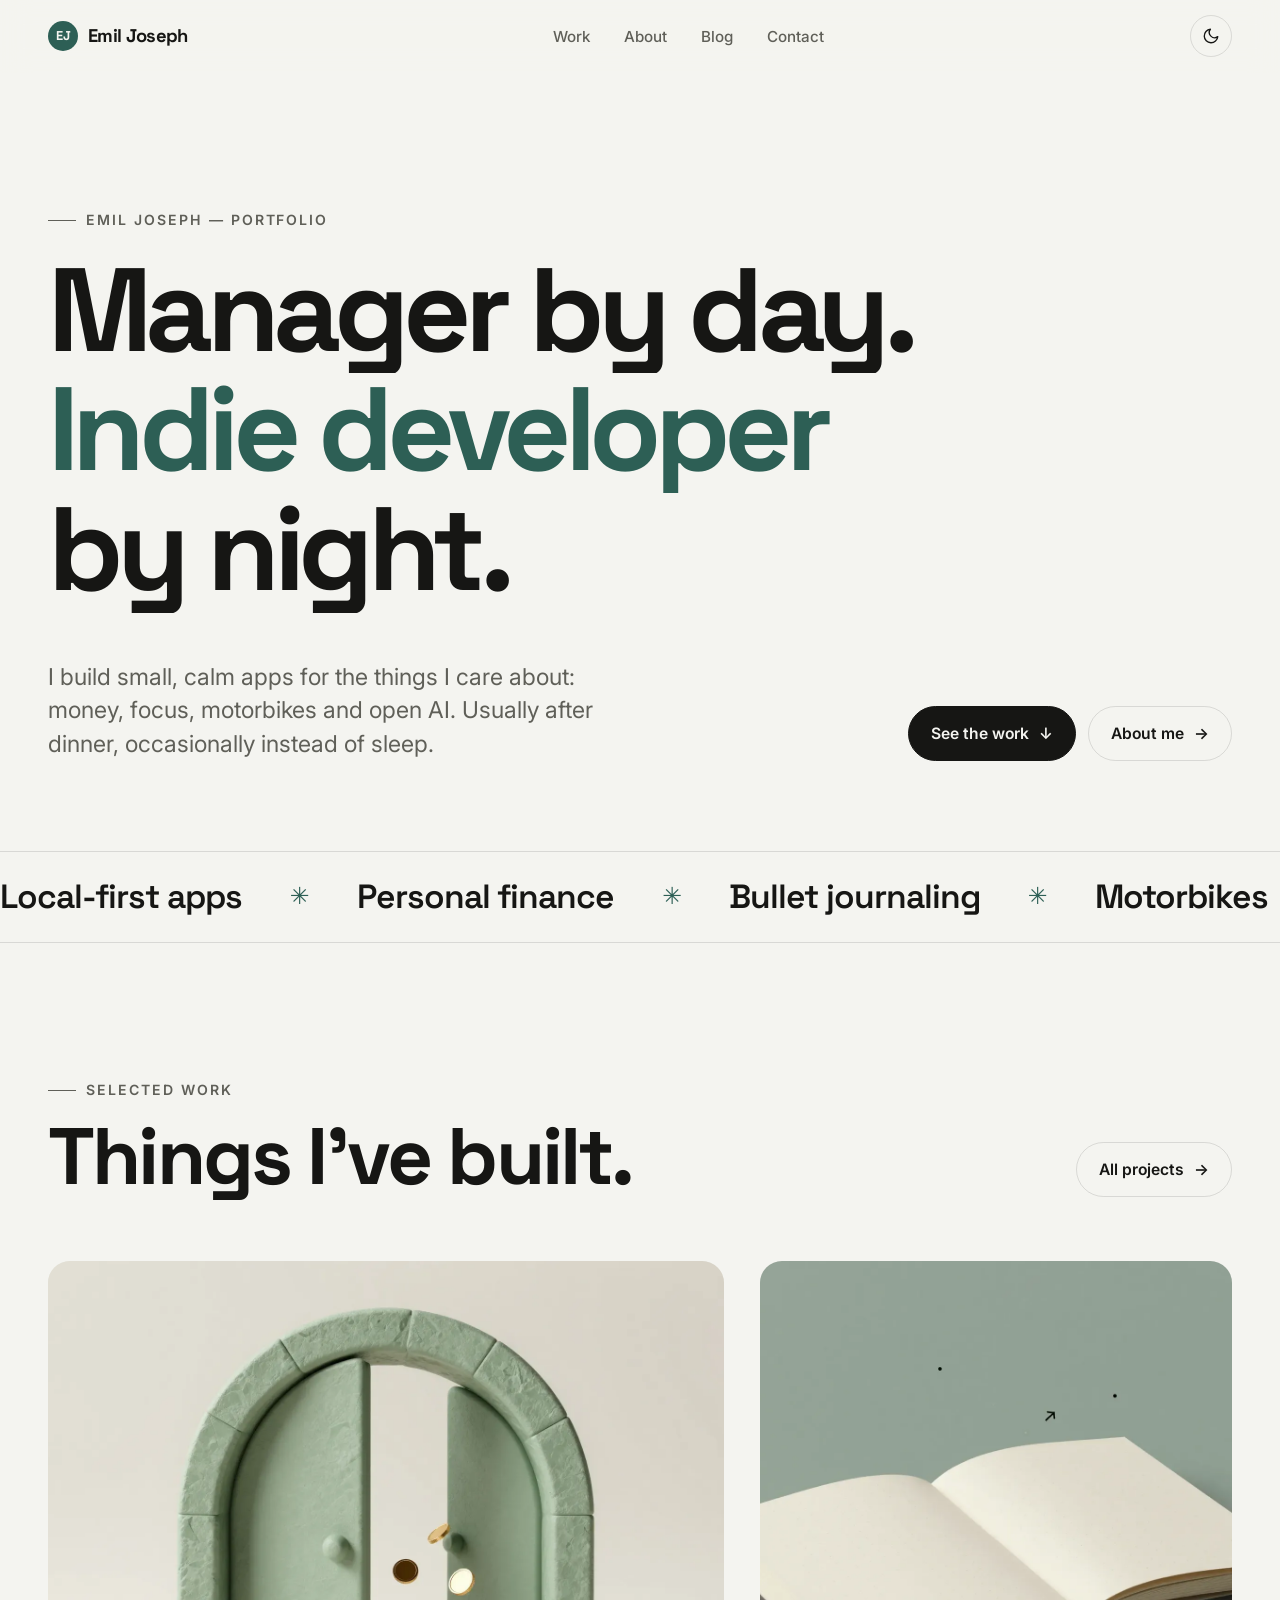
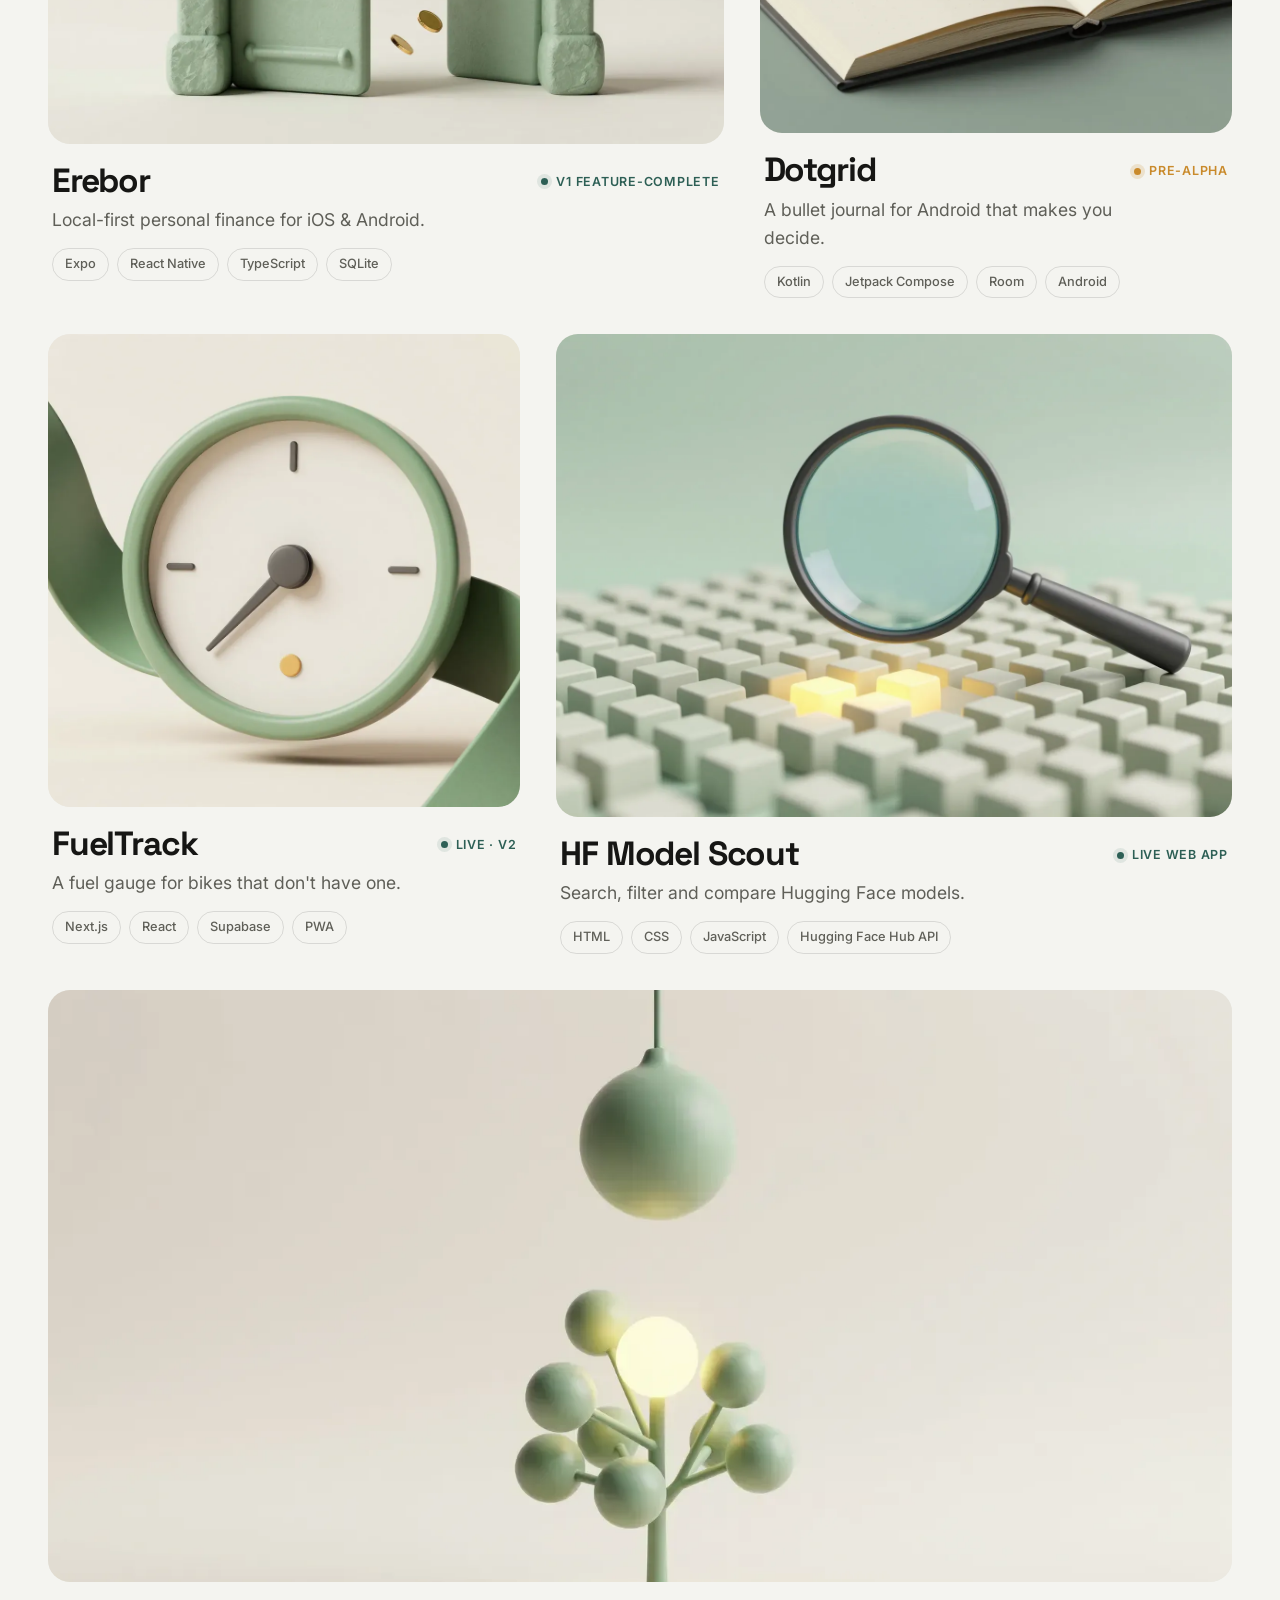
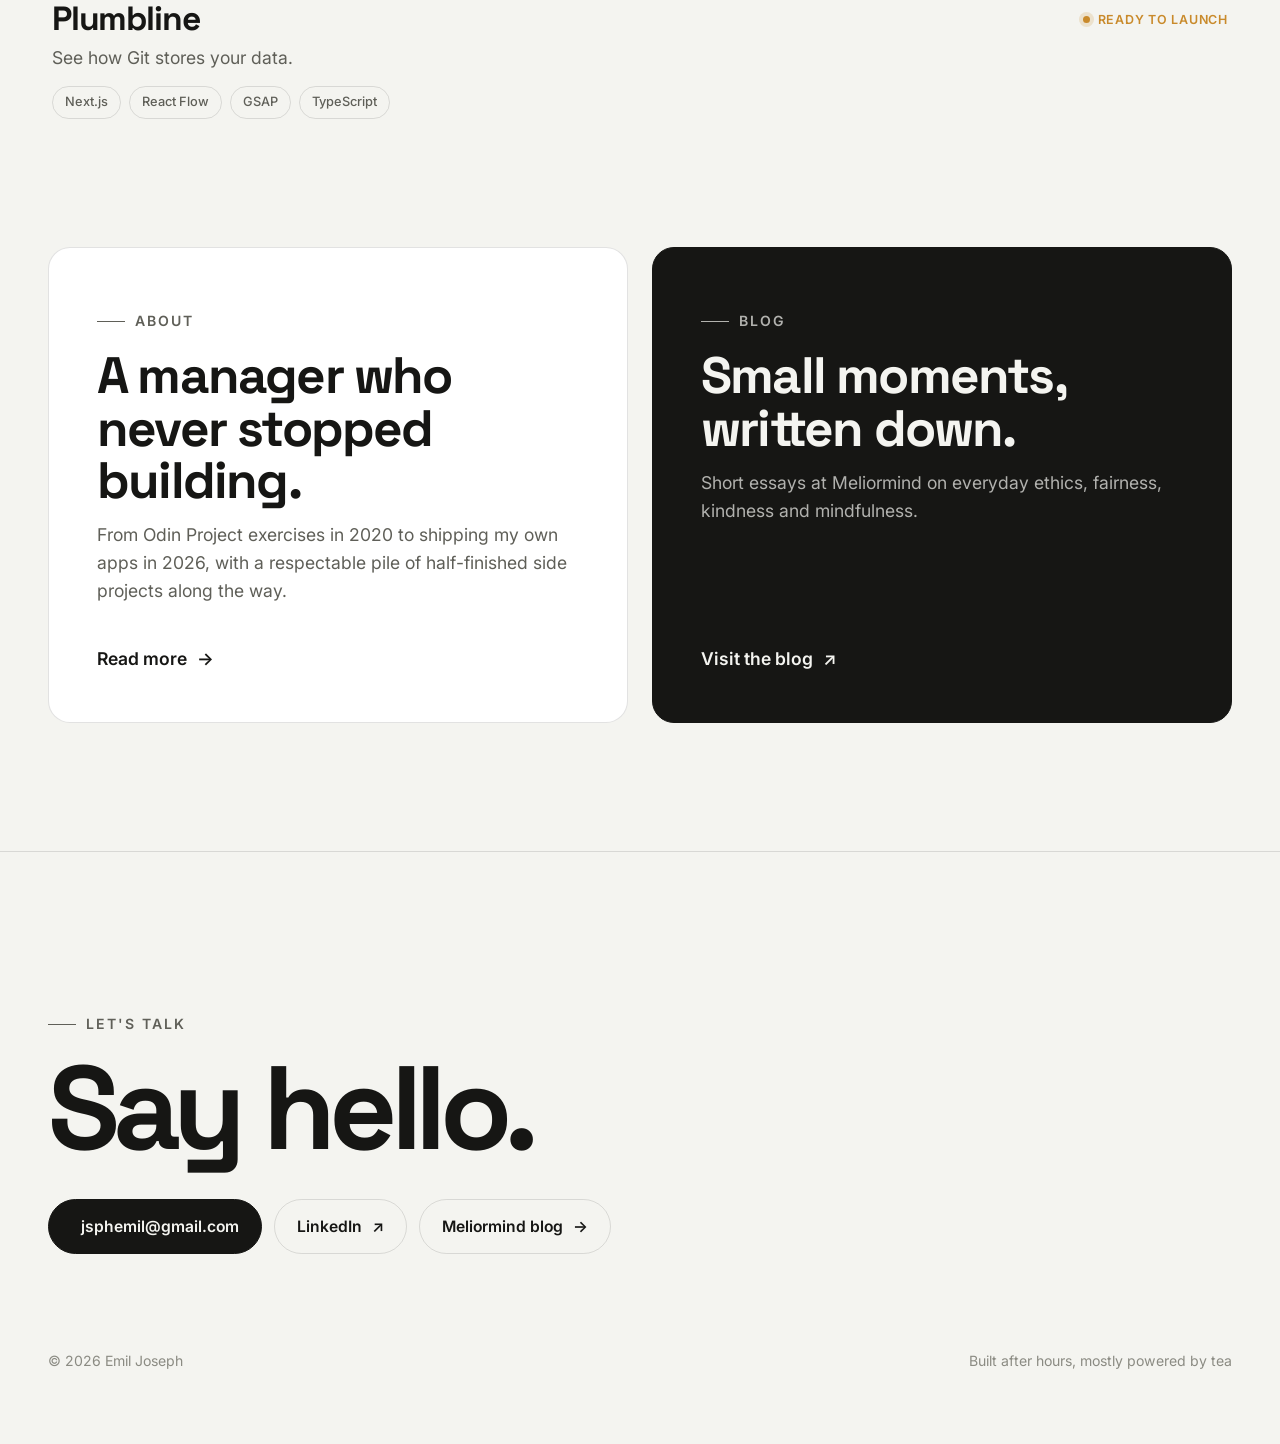
==== index.html @ dff57318 "Add Plumbline to the portfolio New project page for Plumbline, which maps a GitHub repo's commits, t" ====
<!doctype html>
<html lang="en">
<head>
<meta charset="utf-8">
<meta name="viewport" content="width=device-width, initial-scale=1">
<title>Emil Joseph — Manager &amp; indie developer</title>
<meta name="description" content="Portfolio of Emil Joseph: a manager by day and indie developer by night, building calm, local-first apps.">
<link rel="canonical" href="https://jsphemil.github.io/">
<meta name="theme-color" content="#f4f4f0" media="(prefers-color-scheme: light)">
<meta name="theme-color" content="#0f1210" media="(prefers-color-scheme: dark)">
<meta property="og:type" content="website">
<meta property="og:site_name" content="Emil Joseph">
<meta property="og:title" content="Emil Joseph — Manager &amp; indie developer">
<meta property="og:description" content="Portfolio of Emil Joseph: a manager by day and indie developer by night, building calm, local-first apps.">
<meta property="og:url" content="https://jsphemil.github.io/">
<meta property="og:image" content="https://jsphemil.github.io/assets/img/og/site.jpg">
<meta property="og:image:alt" content="Emil Joseph — portfolio">
<meta name="twitter:card" content="summary_large_image">
<link rel="icon" href="assets/img/favicon.svg" type="image/svg+xml">
<link rel="preconnect" href="https://fonts.googleapis.com">
<link rel="preconnect" href="https://fonts.gstatic.com" crossorigin>
<link rel="stylesheet" href="https://fonts.googleapis.com/css2?family=Inter:wght@400;500;600&family=Space+Grotesk:wght@500;600;700&display=swap">
<link rel="stylesheet" href="assets/css/site.css">
<script>document.documentElement.classList.add('js');try{var t=localStorage.getItem('theme');if(t)document.documentElement.dataset.theme=t}catch(e){}</script>
</head>
<body>
<a class="skip" href="#main">Skip to content</a>
<header class="site-header">
  <nav class="nav wrap" aria-label="Main">
    <a class="brand" href="index.html"><span class="brand-mark">EJ</span>Emil Joseph</a>
    <ul class="nav-links" id="nav-links">
      <li><a href="projects/index.html">Work</a></li>
      <li><a href="about.html">About</a></li>
      <li><a href="blog.html">Blog</a></li>
      <li><a href="#contact">Contact</a></li>
    </ul>
    <div class="nav-actions">
      <button class="icon-btn theme-toggle" type="button" aria-label="Toggle colour theme"><svg class="moon" viewBox="0 0 24 24" aria-hidden="true"><path d="M21 12.8A9 9 0 1 1 11.2 3a7 7 0 0 0 9.8 9.8Z"/></svg><svg class="sun" viewBox="0 0 24 24" aria-hidden="true"><circle cx="12" cy="12" r="4"/><path d="M12 2v2M12 20v2M4.9 4.9l1.4 1.4M17.7 17.7l1.4 1.4M2 12h2M20 12h2M4.9 19.1l1.4-1.4M17.7 6.3l1.4-1.4"/></svg></button>
      <button class="icon-btn menu-toggle" type="button" aria-label="Menu" aria-expanded="false" aria-controls="nav-links"><svg viewBox="0 0 24 24" aria-hidden="true"><path d="M4 8h16M4 16h16"/></svg></button>
    </div>
  </nav>
</header>
<main id="main">
<section class="hero wrap">
  <p class="eyebrow" data-reveal>Emil Joseph — portfolio</p>
  <h1 data-reveal="fade"><span class="line"><span>Manager by day.</span></span><span class="line"><span style="--d:.12s" class="accent">Indie developer</span></span><span class="line"><span style="--d:.24s">by night.</span></span></h1>
  <div class="hero-sub">
    <p data-reveal style="--d:.3s">I build small, calm apps for the things I care about: money, focus, motorbikes and open AI. Usually after dinner, occasionally instead of sleep.</p>
    <div class="hero-cta" data-reveal style="--d:.4s">
      <a class="btn" href="#work">See the work <span class="arr">↓</span></a>
      <a class="btn ghost" href="about.html">About me <span class="arr">→</span></a>
    </div>
  </div>
</section>
<div class="marquee" aria-hidden="true"><div class="marquee-track"><span>Local-first apps</span><span>Personal finance</span><span>Bullet journaling</span><span>Motorbikes</span><span>Open-source AI</span><span>Too many side projects</span><span>Local-first apps</span><span>Personal finance</span><span>Bullet journaling</span><span>Motorbikes</span><span>Open-source AI</span><span>Too many side projects</span></div></div>
<section class="section wrap" id="work">
  <div class="section-head">
    <div><p class="eyebrow" data-reveal>Selected work</p><h2 data-reveal>Things I've built.</h2></div>
    <a class="btn ghost" href="projects/index.html" data-reveal>All projects <span class="arr">→</span></a>
  </div>
  <div class="work-grid">
    <a class="tile" href="projects/erebor.html" data-reveal style="--d:0.00s">
  <div class="tile-media" data-reveal="scale"><img src="assets/img/erebor/hero.webp" alt="A sage-green stone vault archway with its doors open and gold coins tumbling through" width="1536" height="1024" decoding="async"><span class="view" aria-hidden="true">→</span></div>
  <div class="tile-meta"><div><h3>Erebor</h3><p>Local-first personal finance for iOS & Android.</p></div><span class="status">v1 feature-complete</span></div>
  <ul class="chips"><li class="chip">Expo</li><li class="chip">React Native</li><li class="chip">TypeScript</li><li class="chip">SQLite</li></ul>
</a><a class="tile" href="projects/dotgrid.html" data-reveal style="--d:0.12s">
  <div class="tile-media" data-reveal="scale"><img src="assets/img/dotgrid/hero.webp" alt="An open cream notebook on a sage background with a dot and an arrow floating above the page" width="1536" height="1024" decoding="async"><span class="view" aria-hidden="true">→</span></div>
  <div class="tile-meta"><div><h3>Dotgrid</h3><p>A bullet journal for Android that makes you decide.</p></div><span class="status wip">Pre-alpha</span></div>
  <ul class="chips"><li class="chip">Kotlin</li><li class="chip">Jetpack Compose</li><li class="chip">Room</li><li class="chip">Android</li></ul>
</a><a class="tile" href="projects/fueltrack.html" data-reveal style="--d:0.00s">
  <div class="tile-media" data-reveal="scale"><img src="assets/img/fueltrack/hero.webp" alt="A minimal round gauge with a single needle and an amber dot, wrapped by a sage-green road ribbon" width="1536" height="1024" loading="lazy" decoding="async"><span class="view" aria-hidden="true">→</span></div>
  <div class="tile-meta"><div><h3>FuelTrack</h3><p>A fuel gauge for bikes that don't have one.</p></div><span class="status">Live · v2</span></div>
  <ul class="chips"><li class="chip">Next.js</li><li class="chip">React</li><li class="chip">Supabase</li><li class="chip">PWA</li></ul>
</a><a class="tile" href="projects/hf-model-scout.html" data-reveal style="--d:0.12s">
  <div class="tile-media" data-reveal="scale"><img src="assets/img/hf-model-scout/hero.webp" alt="A magnifying glass hovering over a grid of matte cubes, three of them glowing yellow" width="1536" height="1024" loading="lazy" decoding="async"><span class="view" aria-hidden="true">→</span></div>
  <div class="tile-meta"><div><h3>HF Model Scout</h3><p>Search, filter and compare Hugging Face models.</p></div><span class="status">Live web app</span></div>
  <ul class="chips"><li class="chip">HTML</li><li class="chip">CSS</li><li class="chip">JavaScript</li><li class="chip">Hugging Face Hub API</li></ul>
</a><a class="tile" href="projects/plumbline.html" data-reveal style="--d:0.00s">
  <div class="tile-media" data-reveal="scale"><img src="assets/img/plumbline/hero.webp" alt="A sage-green plumb bob hanging above a small tree of connected spheres, one of them glowing" width="1536" height="1024" loading="lazy" decoding="async"><span class="view" aria-hidden="true">→</span></div>
  <div class="tile-meta"><div><h3>Plumbline</h3><p>See how Git stores your data.</p></div><span class="status wip">Ready to launch</span></div>
  <ul class="chips"><li class="chip">Next.js</li><li class="chip">React Flow</li><li class="chip">GSAP</li><li class="chip">TypeScript</li></ul>
</a>
  </div>
</section>
<section class="section wrap" style="padding-top:0">
  <div class="split">
    <a class="card" href="about.html" data-reveal>
      <div><p class="eyebrow">About</p><h3 style="margin-top:18px">A manager who never stopped building.</h3><p>From Odin Project exercises in 2020 to shipping my own apps in 2026, with a respectable pile of half-finished side projects along the way.</p></div>
      <span class="more">Read more <span class="arr">→</span></span>
    </a>
    <a class="card inverse" href="blog.html" data-reveal style="--d:.12s">
      <div><p class="eyebrow">Blog</p><h3 style="margin-top:18px">Small moments, written down.</h3><p>Short essays at Meliormind on everyday ethics, fairness, kindness and mindfulness.</p></div>
      <span class="more">Visit the blog <span class="arr">↗</span></span>
    </a>
  </div>
</section>
</main>
<footer class="contact" id="contact">
  <div class="wrap">
    <p class="eyebrow" data-reveal>Let's talk</p>
    <h2 data-reveal><a href="mailto:jsphemil@gmail.com">Say hello.</a></h2>
    <div class="contact-links" data-reveal>
      <a class="btn" href="mailto:jsphemil@gmail.com"><svg viewBox="0 0 24 24" aria-hidden="true"><rect x="3" y="5" width="18" height="14" rx="2"/><path d="M3 7l9 6 9-6"/></svg> jsphemil@gmail.com</a>
      <a class="btn ghost" href="https://www.linkedin.com/in/jsphemil" target="_blank" rel="noopener">LinkedIn <span class="arr">↗</span></a>
      <a class="btn ghost" href="blog.html">Meliormind blog <span class="arr">→</span></a>
    </div>
    <div class="footer-bottom">
      <span>© <span data-year>2026</span> Emil Joseph</span>
      <span>Built after hours, mostly powered by tea</span>
    </div>
  </div>
</footer>
<script src="assets/js/site.js" defer></script>
</body>
</html>
---- assets/css/site.css ----
/* ==========================================================================
   Emil Joseph — portfolio
   Tokens · base · layout · components · motion
   ========================================================================== */

:root{
  color-scheme:light;
  --bg:#f4f4f0;
  --bg-2:#ebebe4;
  --surface:#ffffff;
  --text:#161614;
  --muted:#5f5f58;
  --faint:#8b8b83;
  --border:rgba(22,22,20,.12);
  --accent:#2d5f55;
  --accent-soft:rgba(45,95,85,.10);
  --on-accent:#f4f4f0;
  --amber:#c98a2b;
  --shadow:0 24px 60px -24px rgba(20,25,23,.25);

  --font-display:"Space Grotesk",ui-sans-serif,system-ui,sans-serif;
  --font-body:"Inter",ui-sans-serif,system-ui,-apple-system,"Segoe UI",sans-serif;

  --step--1:clamp(.82rem,.8rem + .1vw,.88rem);
  --step-0:clamp(1rem,.96rem + .2vw,1.1rem);
  --step-1:clamp(1.2rem,1.1rem + .5vw,1.45rem);
  --step-2:clamp(1.5rem,1.3rem + 1vw,2.1rem);
  --step-3:clamp(2rem,1.6rem + 2vw,3.2rem);
  --step-4:clamp(2.6rem,1.8rem + 4vw,5.2rem);
  --step-5:clamp(3.2rem,1.8rem + 7vw,7.5rem);

  --gutter:clamp(16px,4vw,48px);
  --max:1280px;
  --radius:22px;
  --ease:cubic-bezier(.2,.7,.2,1);
}
:root[data-theme="dark"]{
  color-scheme:dark;
  --bg:#0f1210;
  --bg-2:#161b18;
  --surface:#1a201c;
  --text:#f0f2ed;
  --muted:#a7ada5;
  --faint:#7c837b;
  --border:rgba(240,242,237,.12);
  --accent:#9bc8b8;
  --accent-soft:rgba(155,200,184,.12);
  --on-accent:#0f1210;
  --amber:#e0a84e;
  --shadow:0 24px 60px -24px rgba(0,0,0,.6);
}
@media (prefers-color-scheme:dark){
  :root:not([data-theme="light"]){
    color-scheme:dark;
    --bg:#0f1210;--bg-2:#161b18;--surface:#1a201c;--text:#f0f2ed;--muted:#a7ada5;--faint:#7c837b;
    --border:rgba(240,242,237,.12);--accent:#9bc8b8;--accent-soft:rgba(155,200,184,.12);
    --on-accent:#0f1210;--amber:#e0a84e;--shadow:0 24px 60px -24px rgba(0,0,0,.6);
  }
}

/* ---------- base ---------- */
*,*::before,*::after{box-sizing:border-box}
html{scroll-behavior:smooth;-webkit-text-size-adjust:100%}
body{
  margin:0;background:var(--bg);color:var(--text);
  font-family:var(--font-body);font-size:var(--step-0);line-height:1.6;
  -webkit-font-smoothing:antialiased;overflow-x:hidden;
  transition:background-color .3s,color .3s;
}
img{display:block;max-width:100%;height:auto}
a{color:inherit}
h1,h2,h3,h4{font-family:var(--font-display);font-weight:700;letter-spacing:-.035em;line-height:1.02;margin:0}
p{margin:0}
:focus-visible{outline:2px solid var(--accent);outline-offset:3px;border-radius:6px}
.skip{position:absolute;left:-999px;top:8px;z-index:100;background:var(--text);color:var(--bg);padding:8px 14px;border-radius:8px}
.skip:focus{left:8px}
.wrap{width:min(100% - 2*var(--gutter),var(--max));margin-inline:auto}
.eyebrow{
  font-family:var(--font-body);font-size:var(--step--1);font-weight:600;letter-spacing:.14em;
  text-transform:uppercase;color:var(--muted);display:inline-flex;align-items:center;gap:10px
}
.eyebrow::before{content:"";width:28px;height:1px;background:currentColor}
.muted{color:var(--muted)}
.accent{color:var(--accent)}

/* ---------- header / nav ---------- */
.site-header{
  position:sticky;top:0;z-index:50;
  background:color-mix(in srgb,var(--bg) 82%,transparent);
  backdrop-filter:saturate(1.4) blur(14px);-webkit-backdrop-filter:saturate(1.4) blur(14px);
  border-bottom:1px solid transparent;transition:border-color .3s;
}
.site-header.scrolled{border-bottom-color:var(--border)}
.nav{display:flex;align-items:center;justify-content:space-between;height:72px;gap:16px}
.brand{font-family:var(--font-display);font-weight:700;font-size:1.15rem;letter-spacing:-.03em;text-decoration:none;display:flex;align-items:center;gap:10px}
.brand-mark{width:30px;height:30px;border-radius:50%;background:var(--accent);color:var(--on-accent);display:grid;place-items:center;font-size:.8rem;letter-spacing:0}
.nav-links{display:flex;align-items:center;gap:6px;list-style:none;margin:0;padding:0}
.nav-links a{
  text-decoration:none;font-size:.95rem;font-weight:500;padding:8px 14px;border-radius:999px;color:var(--muted);
  transition:color .2s,background .2s
}
.nav-links a:hover,.nav-links a[aria-current="page"]{color:var(--text);background:var(--accent-soft)}
.nav-actions{display:flex;align-items:center;gap:8px}
.icon-btn{
  width:42px;height:42px;border-radius:50%;border:1px solid var(--border);background:transparent;color:var(--text);
  display:grid;place-items:center;cursor:pointer;transition:background .2s,transform .2s
}
.icon-btn:hover{background:var(--accent-soft);transform:rotate(-8deg)}
.icon-btn svg{width:18px;height:18px;fill:none;stroke:currentColor;stroke-width:1.8;stroke-linecap:round;stroke-linejoin:round}
.theme-toggle .sun{display:none}
:root[data-theme="dark"] .theme-toggle .sun{display:block}
:root[data-theme="dark"] .theme-toggle .moon{display:none}
@media (prefers-color-scheme:dark){
  :root:not([data-theme="light"]) .theme-toggle .sun{display:block}
  :root:not([data-theme="light"]) .theme-toggle .moon{display:none}
}
.menu-toggle{display:none}
@media (max-width:760px){
  .menu-toggle{display:grid}
  .nav-links{
    position:fixed;inset:72px 0 auto 0;flex-direction:column;align-items:stretch;gap:0;
    background:var(--bg);border-bottom:1px solid var(--border);padding:8px var(--gutter) 20px;
    transform:translateY(-8px);opacity:0;visibility:hidden;transition:opacity .25s,transform .25s,visibility .25s
  }
  .nav-links a{display:block;font-family:var(--font-display);font-size:1.6rem;font-weight:600;color:var(--text);padding:12px 4px;border-radius:0;border-bottom:1px solid var(--border)}
  .nav-links a:hover,.nav-links a[aria-current="page"]{background:none;color:var(--accent)}
  .nav-open .nav-links{opacity:1;visibility:visible;transform:none}
}

/* ---------- buttons / chips ---------- */
.btn{
  display:inline-flex;align-items:center;gap:10px;padding:14px 22px;border-radius:999px;
  font-weight:600;font-size:.98rem;text-decoration:none;border:1px solid var(--text);
  background:var(--text);color:var(--bg);transition:transform .25s var(--ease),background .2s,color .2s
}
.btn:hover{transform:translateY(-2px)}
.btn .arr{transition:transform .25s var(--ease)}
.btn:hover .arr{transform:translateX(4px)}
.btn.ghost{background:transparent;color:var(--text);border-color:var(--border)}
.btn.ghost:hover{border-color:var(--text)}
.btn.accent{background:var(--accent);border-color:var(--accent);color:var(--on-accent)}
.chips{display:flex;flex-wrap:wrap;gap:8px;list-style:none;padding:0;margin:0}
.chip{font-size:.8rem;font-weight:500;padding:5px 12px;border:1px solid var(--border);border-radius:999px;color:var(--muted)}
.status{display:inline-flex;align-items:center;gap:8px;font-size:.78rem;font-weight:600;letter-spacing:.06em;text-transform:uppercase;color:var(--accent)}
.status::before{content:"";width:7px;height:7px;border-radius:50%;background:currentColor;box-shadow:0 0 0 4px var(--accent-soft)}
.status.wip{color:var(--amber)}
.status.wip::before{box-shadow:0 0 0 4px color-mix(in srgb,var(--amber) 18%,transparent)}

/* ---------- hero ---------- */
.hero{padding:clamp(56px,10vw,140px) 0 clamp(48px,7vw,96px)}
.hero h1{font-size:var(--step-5);font-weight:700;letter-spacing:-.055em;line-height:.95;max-width:12ch;margin-top:22px}
.hero h1 .line{display:block;overflow:hidden;padding-bottom:.06em}
.hero h1 .line>span{display:inline-block}
.hero-sub{display:grid;gap:28px;margin-top:clamp(28px,4vw,48px);align-items:end}
.hero-sub p{font-size:var(--step-1);color:var(--muted);max-width:42ch;line-height:1.45}
.hero-cta{display:flex;flex-wrap:wrap;gap:12px}
@media (min-width:900px){.hero-sub{grid-template-columns:1fr auto}}

/* ---------- marquee ---------- */
.marquee{border-block:1px solid var(--border);overflow:hidden;padding:18px 0;white-space:nowrap}
.marquee-track{display:inline-flex;gap:48px;animation:marquee 38s linear infinite;font-family:var(--font-display);font-size:var(--step-2);font-weight:600;letter-spacing:-.03em}
.marquee-track span{display:inline-flex;align-items:center;gap:48px}
.marquee-track span::after{content:"✳";color:var(--accent);font-size:.7em}
@keyframes marquee{to{transform:translateX(-50%)}}

/* ---------- section ---------- */
.section{padding:clamp(64px,10vw,140px) 0}
.section-head{display:flex;flex-wrap:wrap;align-items:end;justify-content:space-between;gap:20px;margin-bottom:clamp(32px,5vw,64px)}
.section-head h2{font-size:var(--step-4);max-width:14ch;margin-top:14px}

/* ---------- project grid ---------- */
.work-grid{display:grid;gap:clamp(20px,3vw,36px);grid-template-columns:1fr}
@media (min-width:860px){
  .work-grid{grid-template-columns:repeat(12,1fr)}
  .work-grid>.tile:nth-child(4n+1){grid-column:span 7}
  .work-grid>.tile:nth-child(4n+2){grid-column:span 5}
  .work-grid>.tile:nth-child(4n+3){grid-column:span 5}
  .work-grid>.tile:nth-child(4n+4){grid-column:span 7}
}
.tile{display:block;text-decoration:none;color:inherit}
@media (min-width:860px){
  .work-grid>.tile:last-child:nth-child(4n+1){grid-column:1/-1}
  .work-grid>.tile:last-child:nth-child(4n+1) .tile-media{aspect-ratio:2/1}
  .work-grid>.tile:last-child:nth-child(4n+1) .tile-media img{object-position:50% 45%}
}
.tile-media{
  position:relative;overflow:hidden;border-radius:var(--radius);background:var(--bg-2);
  aspect-ratio:4/3;isolation:isolate
}
@media (min-width:860px){
  .work-grid>.tile:nth-child(4n+1) .tile-media,
  .work-grid>.tile:nth-child(4n+4) .tile-media{aspect-ratio:7/5}
  .work-grid>.tile:nth-child(4n+2) .tile-media,
  .work-grid>.tile:nth-child(4n+3) .tile-media{aspect-ratio:1/1.0}
}
.tile-media img{width:100%;height:100%;object-fit:cover;transition:transform 1.1s var(--ease)}
.tile:hover .tile-media img{transform:scale(1.06)}
.tile-media .view{
  position:absolute;right:18px;bottom:18px;z-index:2;width:64px;height:64px;border-radius:50%;
  background:var(--text);color:var(--bg);display:grid;place-items:center;font-size:1.4rem;
  transform:scale(.6) rotate(-45deg);opacity:0;transition:transform .45s var(--ease),opacity .3s
}
.tile:hover .view,.tile:focus-visible .view{transform:none;opacity:1}
.tile-meta{display:flex;justify-content:space-between;align-items:start;gap:16px;padding:20px 4px 0}
.tile-meta h3{font-size:var(--step-2)}
.tile-meta p{color:var(--muted);margin-top:8px;max-width:40ch}
.tile-meta .status{white-space:nowrap;margin-top:8px}
.tile .chips{padding:14px 4px 0}

/* ---------- split teaser ---------- */
.split{display:grid;gap:24px}
@media (min-width:860px){.split{grid-template-columns:1fr 1fr}}
.card{
  display:flex;flex-direction:column;justify-content:space-between;gap:40px;min-height:340px;
  padding:clamp(28px,4vw,48px);border-radius:var(--radius);background:var(--surface);border:1px solid var(--border);
  text-decoration:none;color:inherit;transition:transform .4s var(--ease),box-shadow .4s
}
a.card:hover{transform:translateY(-6px);box-shadow:var(--shadow)}
.card h3{font-size:var(--step-3);max-width:13ch}
.card p{color:var(--muted);max-width:44ch;margin-top:14px}
.card .more{font-weight:600;display:inline-flex;gap:10px;align-items:center}
.card.inverse{background:var(--text);color:var(--bg);border-color:var(--text)}
.card.inverse p{color:color-mix(in srgb,var(--bg) 70%,transparent)}

/* ---------- project page ---------- */
.p-hero{padding:clamp(40px,7vw,96px) 0 clamp(28px,4vw,48px)}
.back{display:inline-flex;align-items:center;gap:8px;text-decoration:none;color:var(--muted);font-size:.92rem;font-weight:500}
.back:hover{color:var(--text)}
.p-hero h1{font-size:var(--step-5);letter-spacing:-.055em;line-height:.95;margin-top:28px;max-width:14ch}
.p-lede{font-size:var(--step-1);color:var(--muted);max-width:44ch;line-height:1.45;margin-top:24px}
.p-facts{display:grid;grid-template-columns:repeat(auto-fit,minmax(150px,1fr));gap:20px;margin-top:clamp(32px,5vw,56px);padding-top:24px;border-top:1px solid var(--border)}
.p-facts dt{font-size:.75rem;letter-spacing:.12em;text-transform:uppercase;color:var(--faint);font-weight:600}
.p-facts dd{margin:6px 0 0;font-weight:500}
.p-cover{border-radius:var(--radius);overflow:hidden;aspect-ratio:3/2;background:var(--bg-2)}
@media (min-width:860px){.p-cover{aspect-ratio:16/8}}
.p-cover img{width:100%;height:100%;object-fit:cover}
.prose{display:grid;gap:28px}
@media (min-width:860px){.prose{grid-template-columns:5fr 7fr;gap:64px}}
.prose h2{font-size:var(--step-3)}
.prose .body{display:grid;gap:18px;font-size:var(--step-1);line-height:1.5;color:var(--muted)}
.prose .body strong{color:var(--text);font-weight:600}
.features{display:grid;gap:16px;grid-template-columns:1fr;list-style:none;margin:0;padding:0}
@media (min-width:640px){.features{grid-template-columns:1fr 1fr}}
@media (min-width:1000px){.features{grid-template-columns:repeat(3,1fr)}}
.feature{padding:28px;border-radius:18px;background:var(--surface);border:1px solid var(--border);display:grid;gap:12px;align-content:start}
.feature .ico{width:44px;height:44px;border-radius:12px;background:var(--accent-soft);color:var(--accent);display:grid;place-items:center}
.feature .ico svg{width:22px;height:22px;fill:none;stroke:currentColor;stroke-width:1.7;stroke-linecap:round;stroke-linejoin:round}
.feature h3{font-size:1.25rem;letter-spacing:-.02em;line-height:1.2}
.feature p{color:var(--muted);font-size:.98rem}
.gallery{display:grid;gap:clamp(16px,2.5vw,28px);grid-template-columns:1fr}
@media (min-width:760px){.gallery{grid-template-columns:1fr 1fr}}
.gallery figure{margin:0;border-radius:var(--radius);overflow:hidden;background:var(--bg-2);aspect-ratio:3/2}
.gallery img,.gallery svg{width:100%;height:100%;object-fit:cover;display:block}
.pnav{display:grid;grid-template-columns:1fr 1fr;border-top:1px solid var(--border)}
.pnav a{display:block;padding:clamp(28px,5vw,56px) 0;text-decoration:none}
.pnav a+a{text-align:right;border-left:1px solid var(--border);padding-left:20px}
.pnav a:first-child{padding-right:20px}
.pnav small{display:block;color:var(--faint);font-size:.78rem;letter-spacing:.12em;text-transform:uppercase;font-weight:600;margin-bottom:10px}
.pnav span{font-family:var(--font-display);font-size:var(--step-3);font-weight:700;letter-spacing:-.04em;line-height:1;transition:color .2s}
.pnav a:hover span{color:var(--accent)}

/* ---------- illustrations (theme-aware fallbacks) ---------- */
.art svg{width:100%;height:100%}
.art .a-bg{fill:var(--bg-2)}
.art .a-dots circle{fill:var(--faint);opacity:.35}
.art .a-card{fill:var(--surface);stroke:var(--border)}
.art .a-card-on{fill:var(--surface);stroke:var(--accent);stroke-width:2}
.art .a-line{fill:var(--muted);opacity:.35}
.art .a-track{fill:var(--border)}
.art .a-acc,.art .a-bar{fill:var(--accent)}
.art .a-bar{opacity:.22}
.art .a-knob{fill:var(--surface);stroke:var(--accent);stroke-width:3}
.art .a-ink{fill:var(--text)}
.art .a-ink-s{stroke:var(--text);stroke-width:3.5;stroke-linecap:round;stroke-linejoin:round}
.art .a-stroke{stroke:var(--faint);stroke-width:2.5;stroke-dasharray:6 8}
.art .a-stroke-acc{stroke:var(--accent);stroke-width:4;stroke-linecap:round;stroke-linejoin:round}
.art .a-amber{fill:var(--amber)}
.art .a-grid path,.art .a-axis{stroke:var(--border);stroke-width:1.5}
.art .a-hill{fill:var(--accent);opacity:.18}
.art .a-hill2{fill:var(--accent);opacity:.28}
.art .a-road{stroke:var(--text);stroke-width:16;stroke-linecap:round;opacity:.85}
.art .a-road-dash{stroke:var(--bg-2);stroke-width:2.5;stroke-dasharray:12 12}
.art .a-pin{fill:var(--accent)}
.art .a-pin-in{fill:var(--on-accent)}
.art .a-cube{fill:var(--surface);stroke:var(--border)}
.art .a-cube-on{fill:var(--amber);opacity:.85}

/* ---------- about ---------- */
.about-hero{display:grid;gap:clamp(32px,5vw,64px);align-items:end}
@media (min-width:900px){.about-hero{grid-template-columns:7fr 4fr}}
.portrait{border-radius:var(--radius);overflow:hidden;aspect-ratio:4/5;background:var(--bg-2);max-width:420px}
.portrait img{width:100%;height:100%;object-fit:cover;object-position:50% 20%}
.stack-grid{display:grid;gap:16px;grid-template-columns:1fr}
@media (min-width:760px){.stack-grid{grid-template-columns:repeat(3,1fr)}}
.stack-grid .feature h3{margin-bottom:4px}
.timeline{list-style:none;margin:0;padding:0;border-top:1px solid var(--border)}
.timeline li{display:grid;gap:8px 32px;padding:28px 0;border-bottom:1px solid var(--border)}
@media (min-width:760px){.timeline li{grid-template-columns:140px 1fr 2fr;align-items:baseline}}
.timeline .yr{font-family:var(--font-display);font-size:var(--step-2);font-weight:700;letter-spacing:-.04em;color:var(--accent)}
.timeline h3{font-size:var(--step-1);letter-spacing:-.02em;line-height:1.25}
.timeline p{color:var(--muted)}

/* ---------- blog ---------- */
.blog-hero{padding:clamp(56px,10vw,140px) 0}
.blog-hero h1{font-size:var(--step-5);letter-spacing:-.055em;line-height:.95;max-width:11ch;margin:22px 0 28px}
.blog-panel{
  position:relative;overflow:hidden;border-radius:calc(var(--radius) + 8px);
  background:var(--accent);color:var(--on-accent);padding:clamp(32px,6vw,80px);
  display:grid;gap:28px
}
.blog-panel h2{font-size:var(--step-4);max-width:12ch}
.blog-panel p{max-width:46ch;font-size:var(--step-1);line-height:1.45;opacity:.85}
.blog-panel .eyebrow{font-size:var(--step--1);max-width:none}
.blog-panel .btn{background:var(--on-accent);color:var(--accent);border-color:var(--on-accent);justify-self:start}
.blog-panel .orb{position:absolute;border-radius:50%;border:1px solid currentColor;opacity:.18;pointer-events:none}
.blog-panel .orb.a{width:520px;height:520px;right:-160px;top:-180px}
.blog-panel .orb.b{width:340px;height:340px;right:-60px;top:-80px}
.blog-panel .orb.c{width:160px;height:160px;right:40px;top:20px;background:currentColor;opacity:.08}
.topics{display:grid;gap:16px;grid-template-columns:1fr}
@media (min-width:760px){.topics{grid-template-columns:repeat(3,1fr)}}

/* ---------- contact / footer ---------- */
.contact{padding:clamp(72px,12vw,160px) 0 clamp(40px,6vw,72px);border-top:1px solid var(--border)}
.contact h2{font-size:var(--step-5);letter-spacing:-.055em;line-height:.92;max-width:10ch;margin:18px 0 36px}
.contact h2 a{text-decoration:none;background:linear-gradient(currentColor,currentColor) 0 100%/0 3px no-repeat;transition:background-size .5s var(--ease)}
.contact h2 a:hover{background-size:100% 3px;color:var(--accent)}
.contact-links{display:flex;flex-wrap:wrap;gap:12px}
.footer-bottom{display:flex;flex-wrap:wrap;justify-content:space-between;gap:12px;margin-top:clamp(56px,8vw,96px);color:var(--faint);font-size:.88rem}

/* ---------- 404 ---------- */
.notfound{min-height:70vh;display:grid;align-content:center;gap:24px}
.notfound h1{font-size:var(--step-5);letter-spacing:-.055em}

/* ---------- motion ---------- */
.js [data-reveal]{opacity:0;transform:translateY(36px);transition:opacity .9s var(--ease),transform .9s var(--ease);transition-delay:var(--d,0s)}
.js [data-reveal].in{opacity:1;transform:none}
.js [data-reveal="fade"]{transform:none}
.js [data-reveal="scale"] img{transform:scale(1.12);transition:transform 1.6s var(--ease)}
.js [data-reveal="scale"].in img{transform:scale(1)}
.js .hero h1 .line>span{transform:translateY(105%);transition:transform 1.1s var(--ease);transition-delay:var(--d,0s)}
.js .hero h1.in .line>span{transform:none}
.parallax img{will-change:transform}
.js .tile:hover [data-reveal="scale"].in img{transform:scale(1.06)}

@media (prefers-reduced-motion:reduce){
  html{scroll-behavior:auto}
  *,*::before,*::after{animation:none!important;transition:none!important}
  .js [data-reveal],.js [data-reveal="scale"] img,.js .hero h1 .line>span{opacity:1!important;transform:none!important}
}
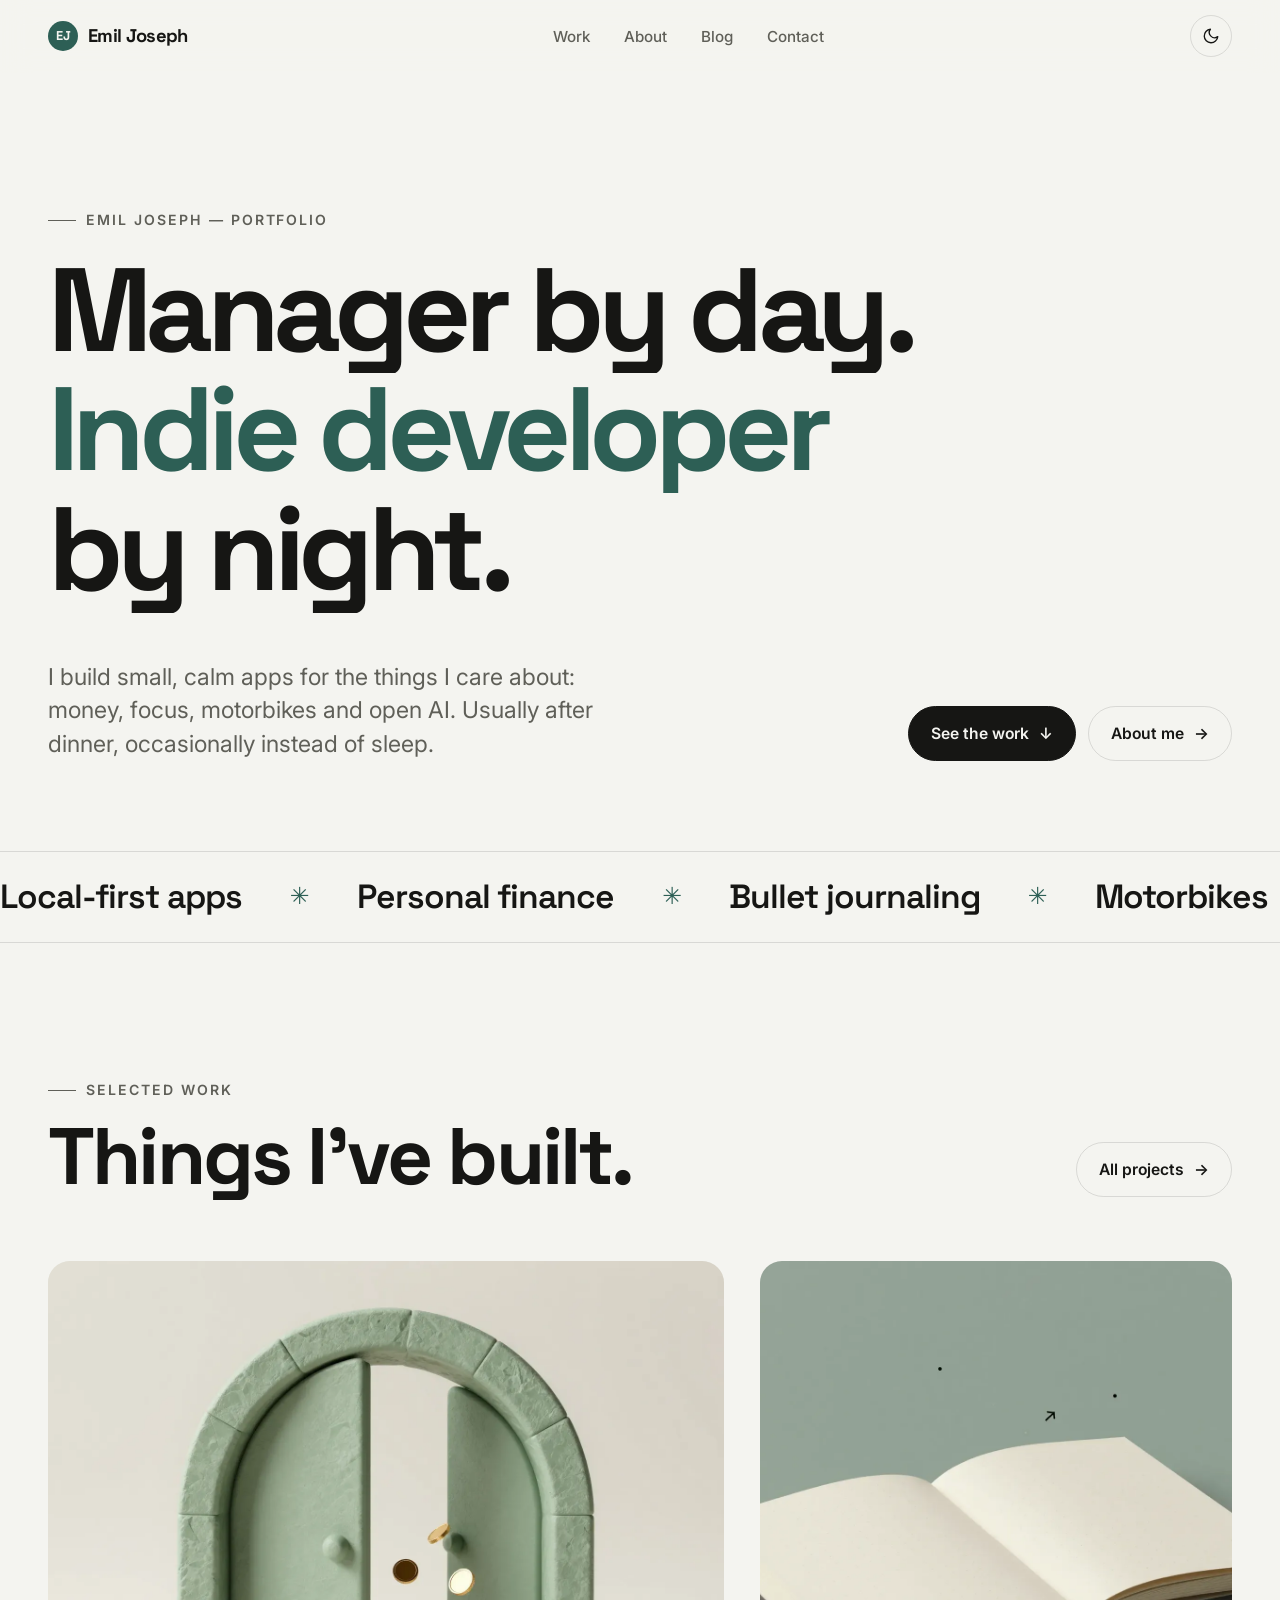
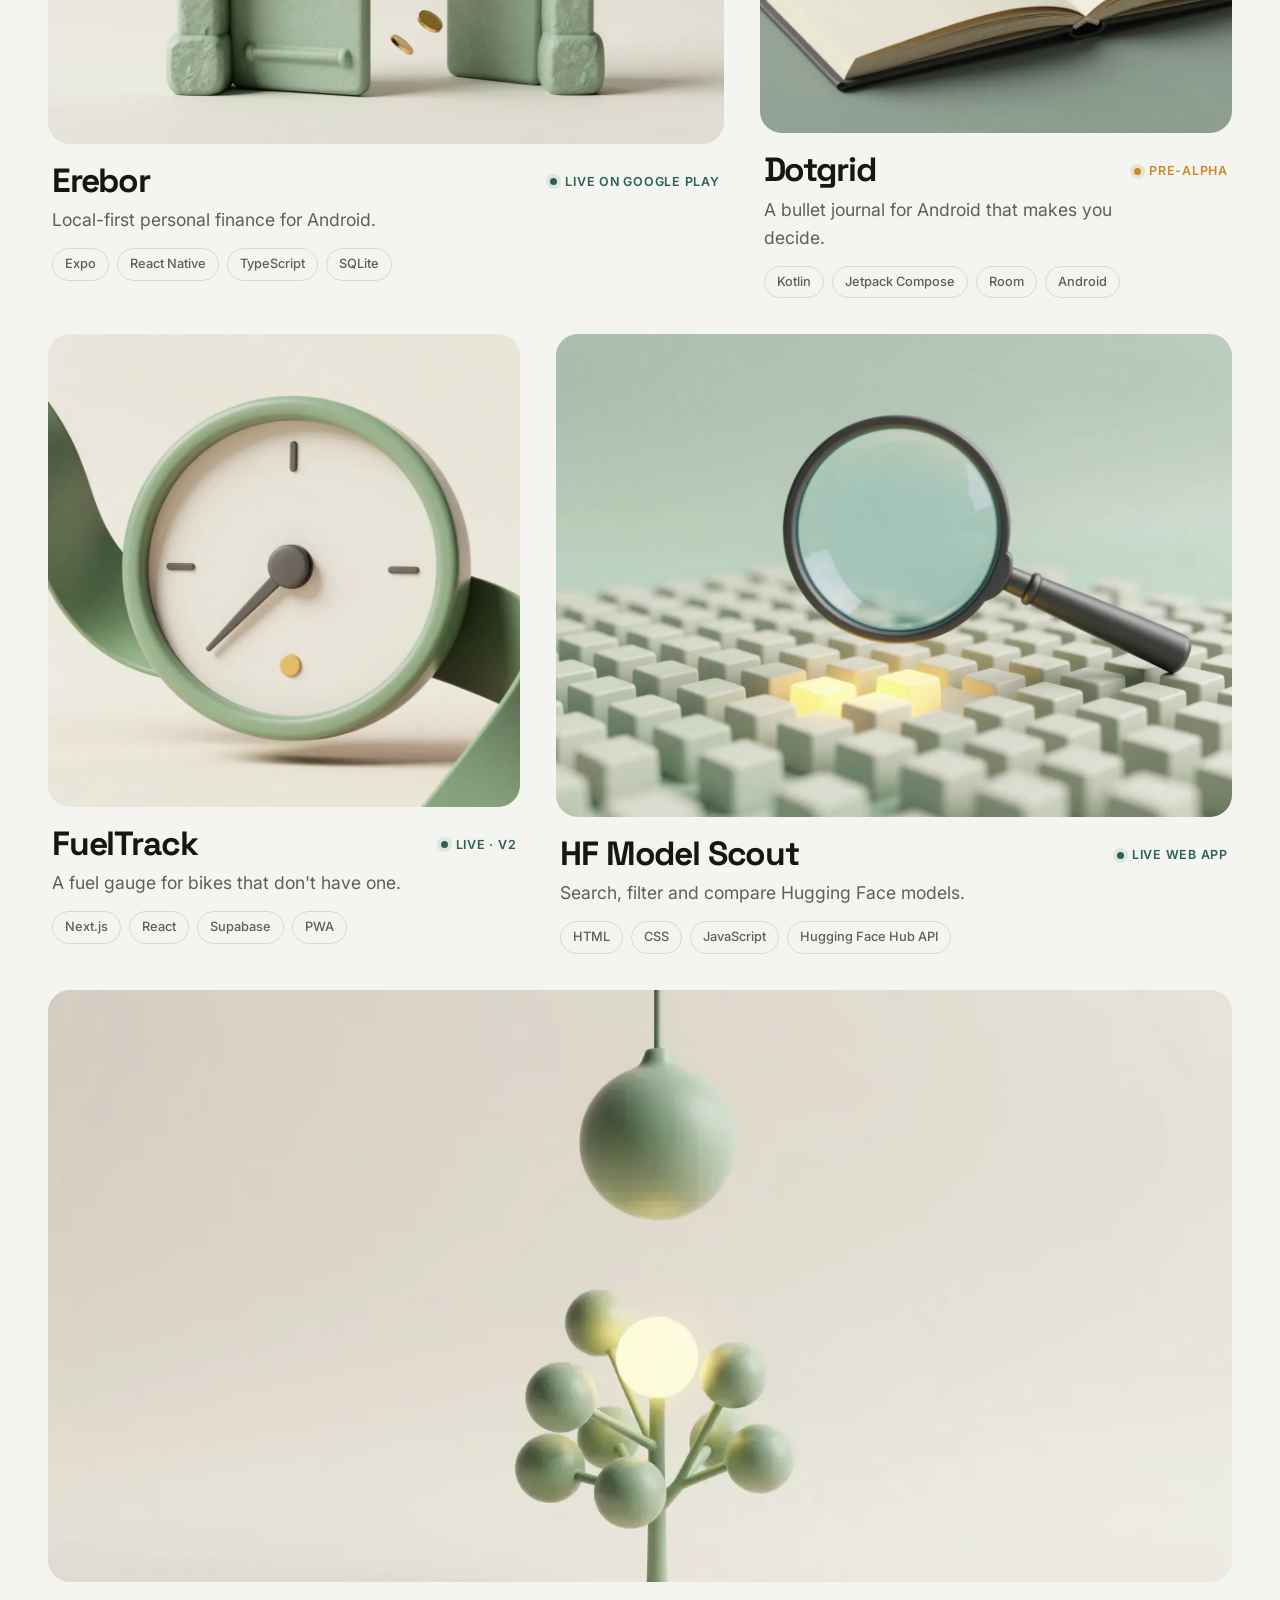
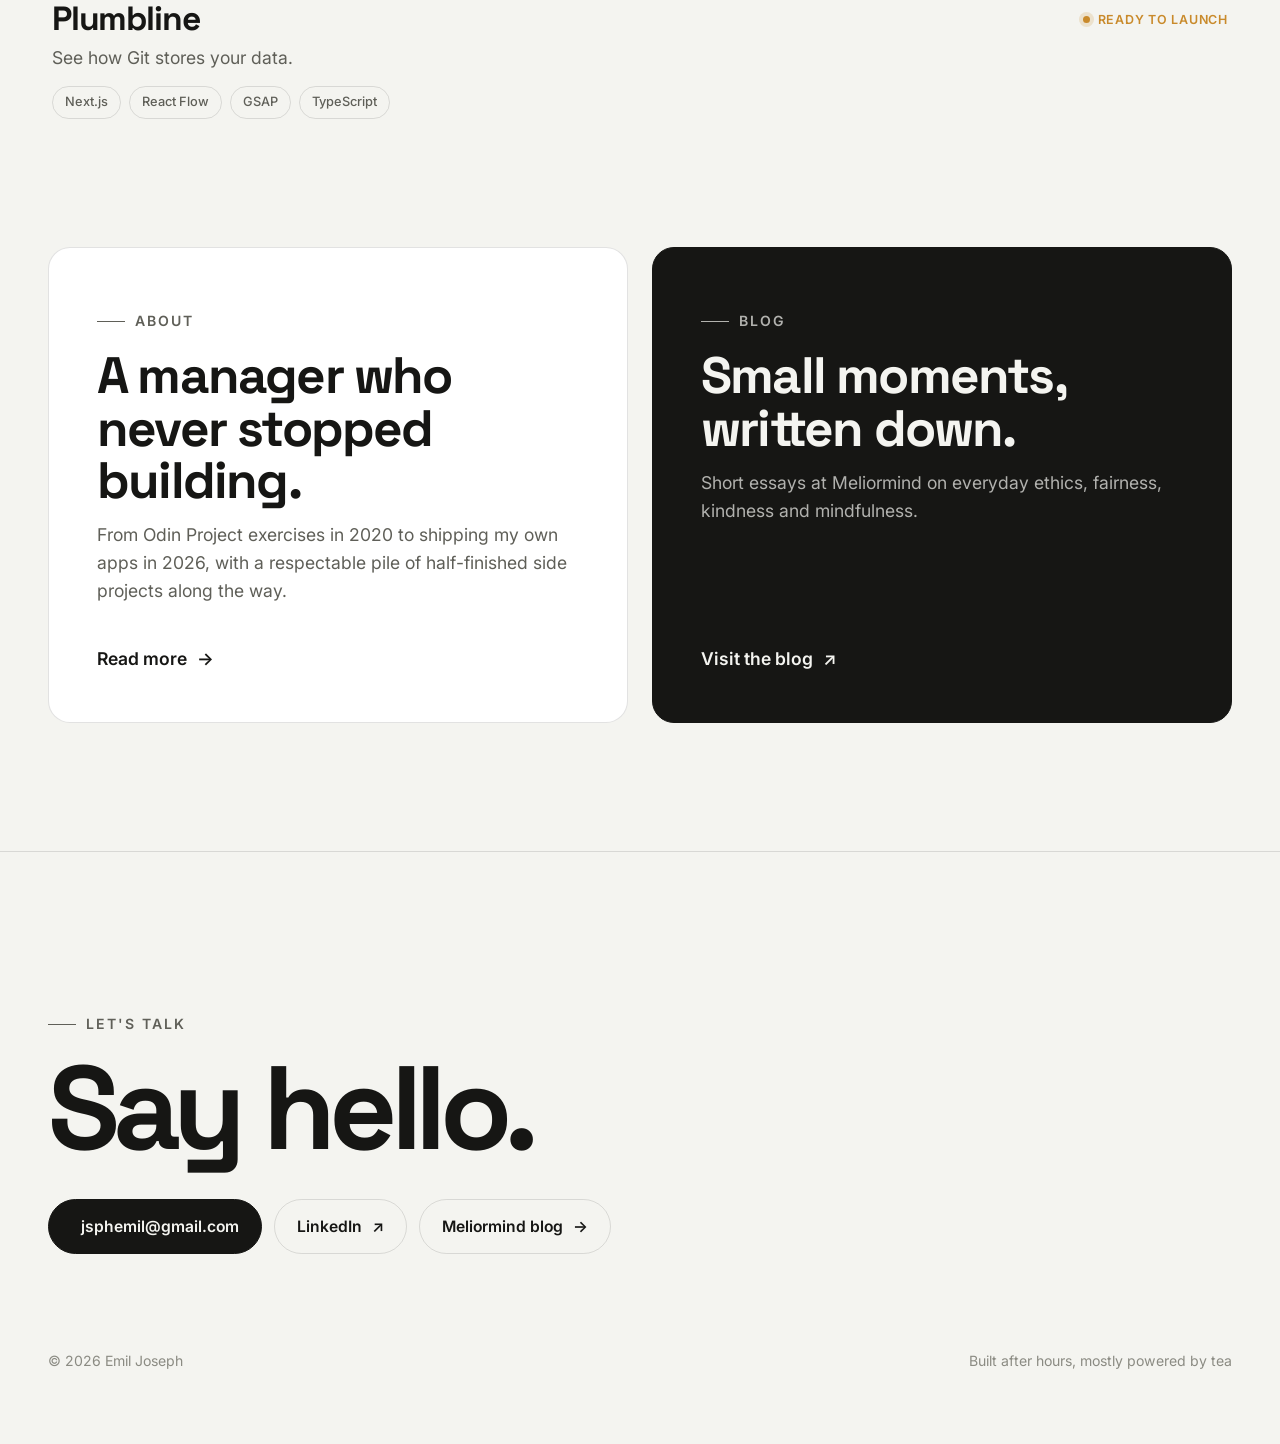
==== commit 89615559: "Erebor: Android only, live on Google Play Erebor ships on Android only and v4.1.0 is in production o" ====
--- a/index.html
+++ b/index.html
@@ -61,7 +61,7 @@
   <div class="work-grid">
     <a class="tile" href="projects/erebor.html" data-reveal style="--d:0.00s">
   <div class="tile-media" data-reveal="scale"><img src="assets/img/erebor/hero.webp" alt="A sage-green stone vault archway with its doors open and gold coins tumbling through" width="1536" height="1024" decoding="async"><span class="view" aria-hidden="true">→</span></div>
-  <div class="tile-meta"><div><h3>Erebor</h3><p>Local-first personal finance for iOS & Android.</p></div><span class="status">v1 feature-complete</span></div>
+  <div class="tile-meta"><div><h3>Erebor</h3><p>Local-first personal finance for Android.</p></div><span class="status">Live on Google Play</span></div>
   <ul class="chips"><li class="chip">Expo</li><li class="chip">React Native</li><li class="chip">TypeScript</li><li class="chip">SQLite</li></ul>
 </a><a class="tile" href="projects/dotgrid.html" data-reveal style="--d:0.12s">
   <div class="tile-media" data-reveal="scale"><img src="assets/img/dotgrid/hero.webp" alt="An open cream notebook on a sage background with a dot and an arrow floating above the page" width="1536" height="1024" decoding="async"><span class="view" aria-hidden="true">→</span></div>
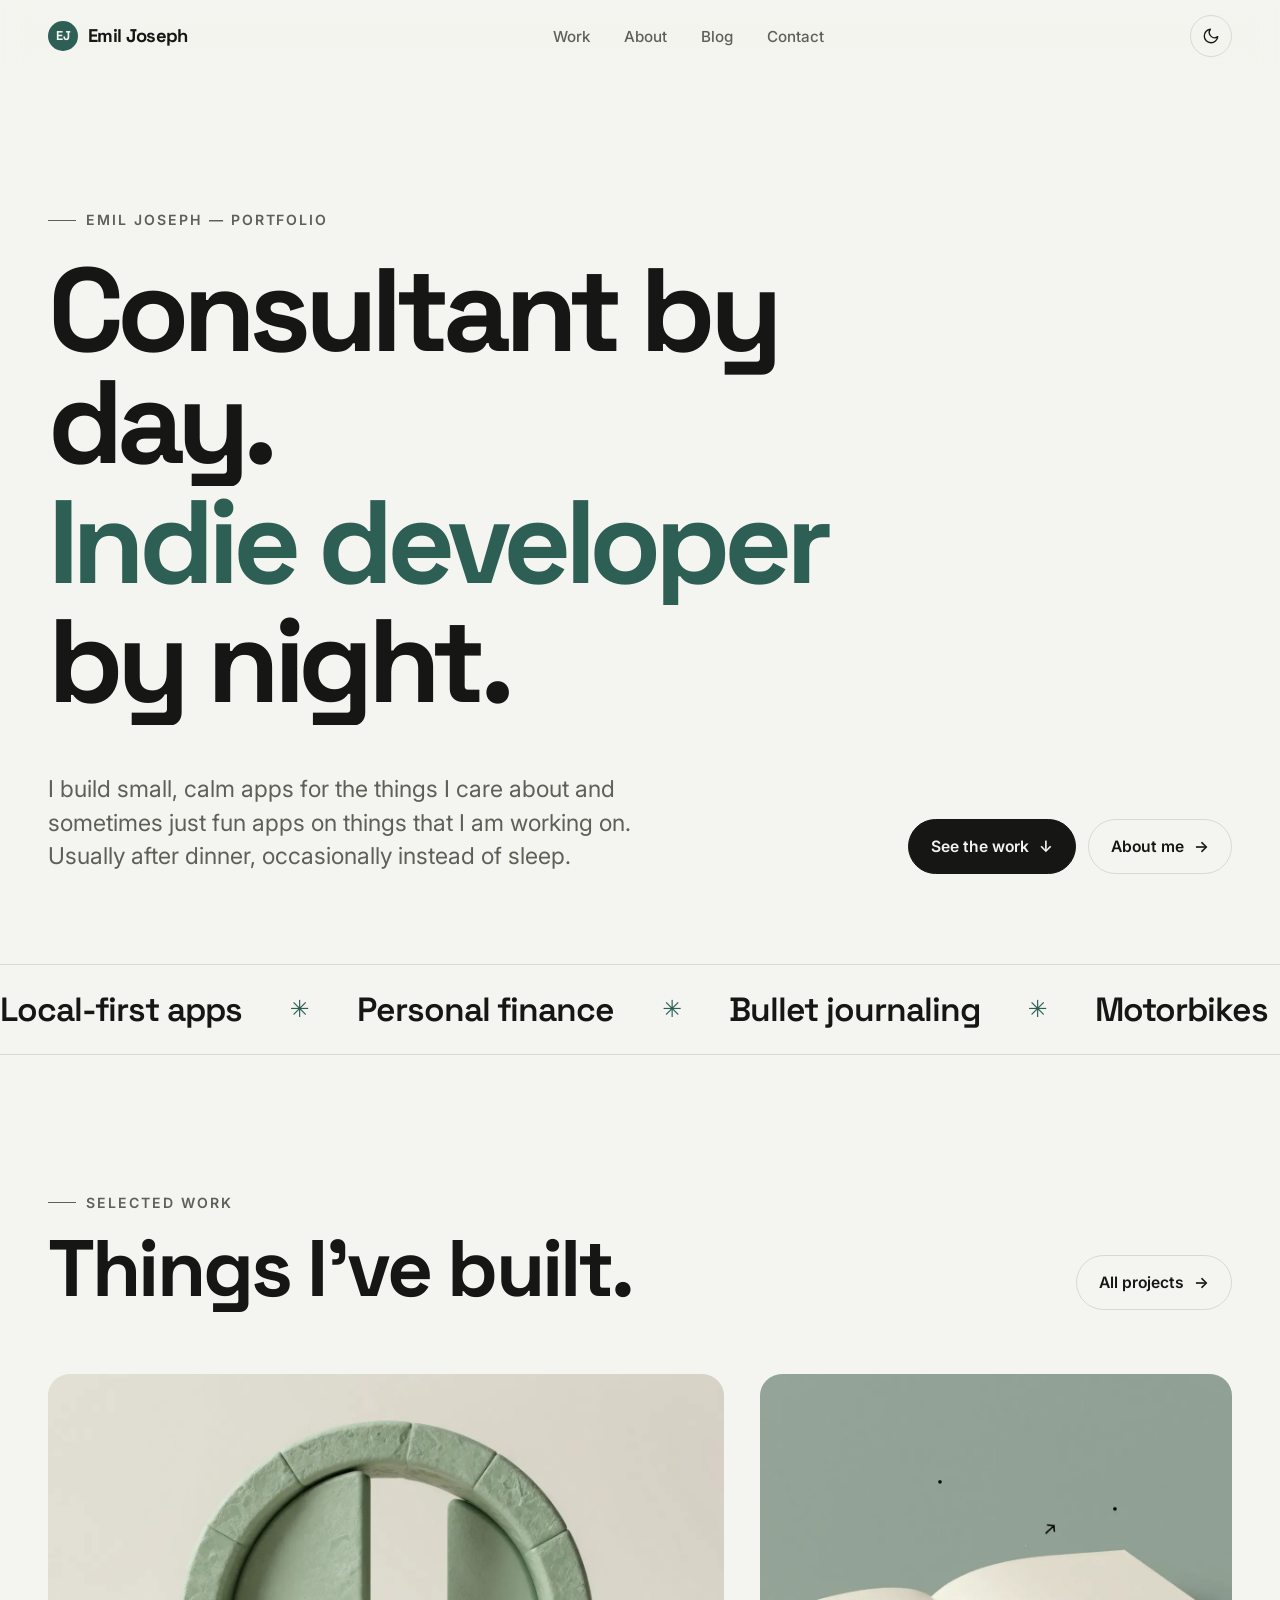
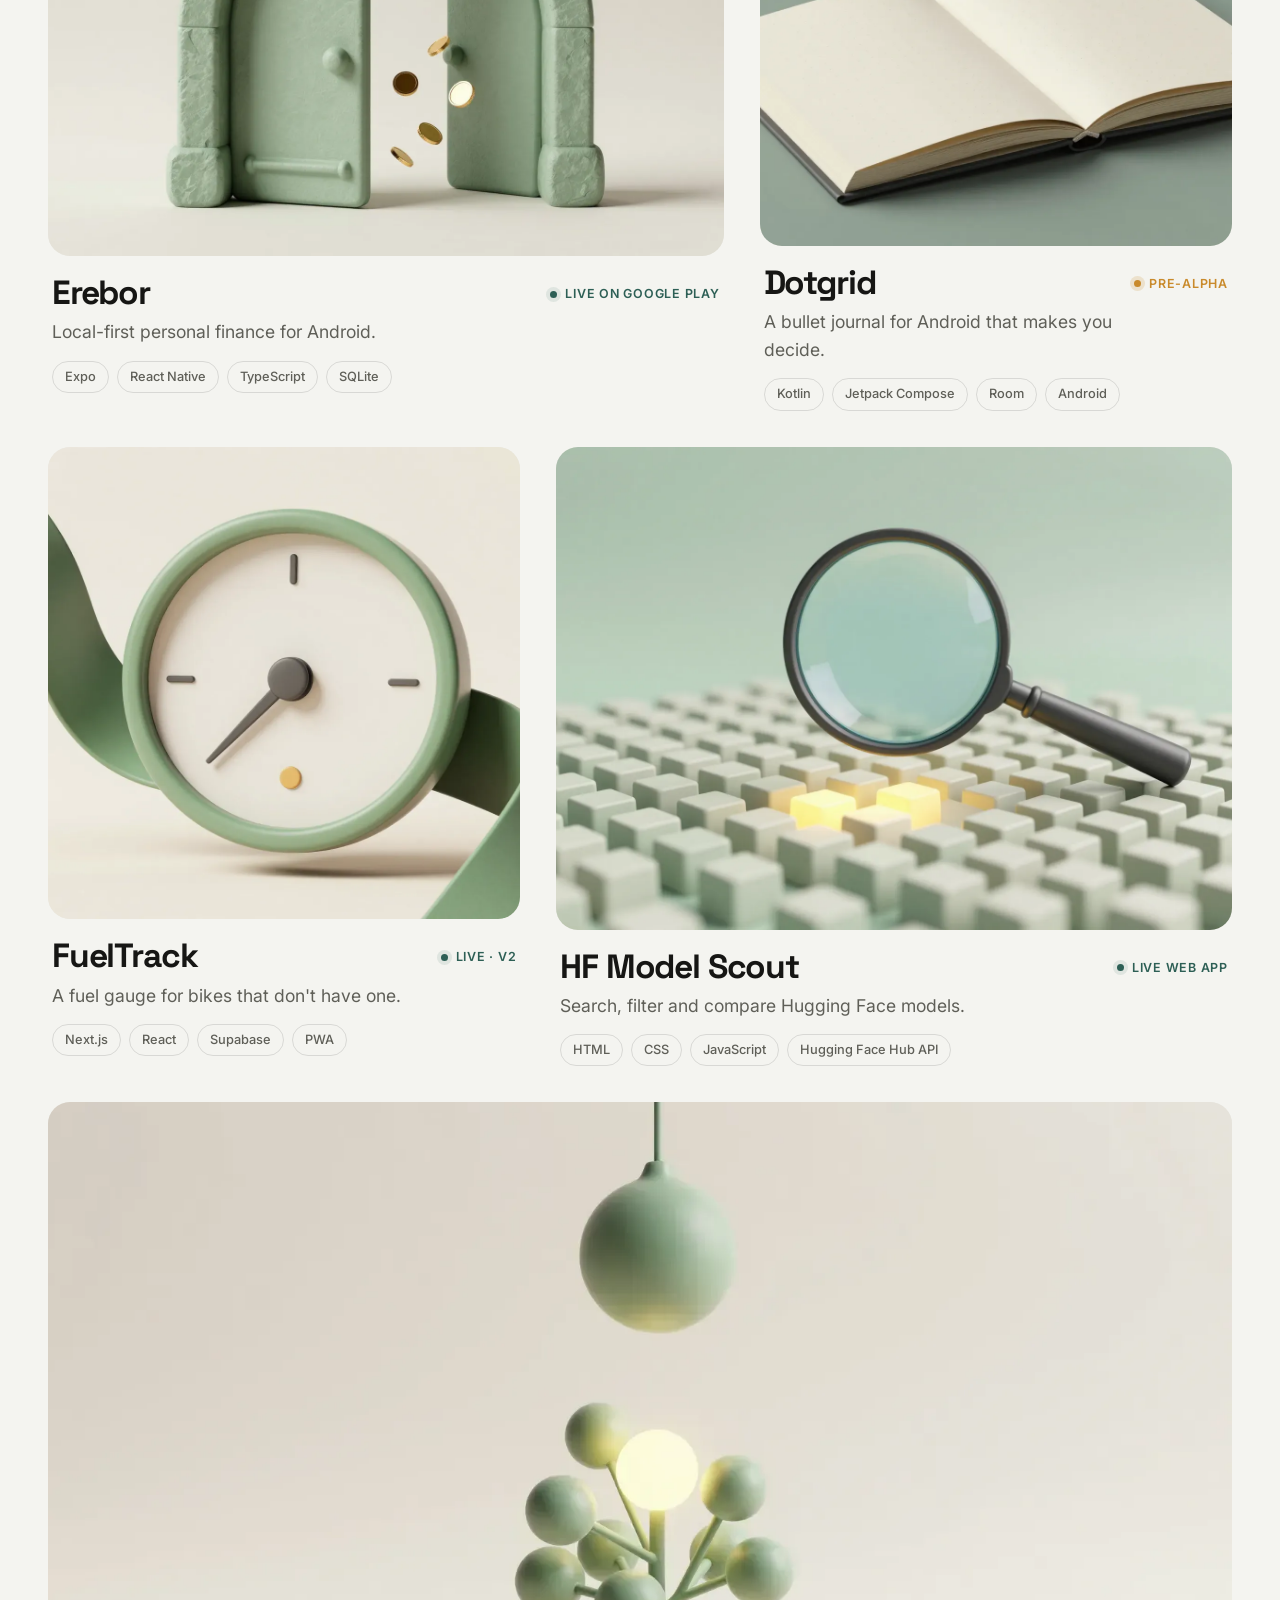
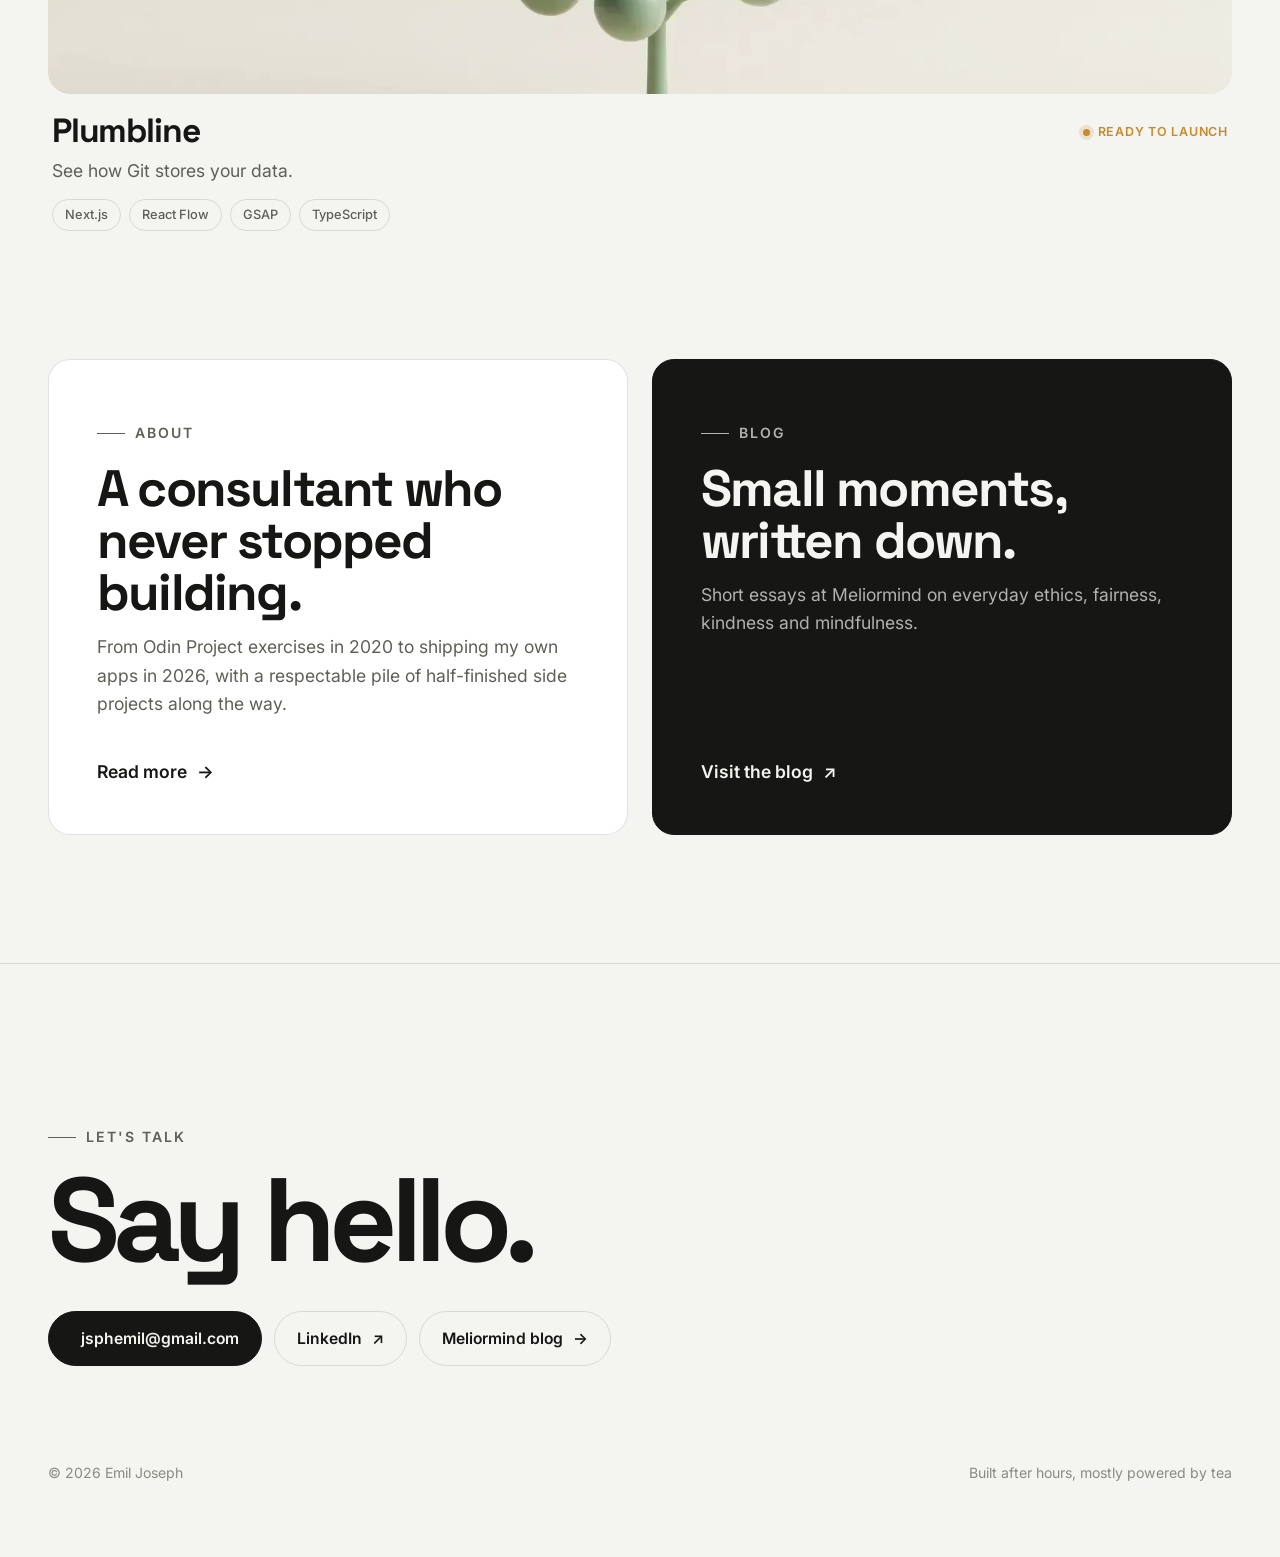
==== commit 27ebb22c: "Update index.html" ====
--- a/index.html
+++ b/index.html
@@ -3,15 +3,15 @@
 <head>
 <meta charset="utf-8">
 <meta name="viewport" content="width=device-width, initial-scale=1">
-<title>Emil Joseph — Manager &amp; indie developer</title>
-<meta name="description" content="Portfolio of Emil Joseph: a manager by day and indie developer by night, building calm, local-first apps.">
+<title>Emil Joseph — Consultant &amp; indie developer</title>
+<meta name="description" content="Portfolio of Emil Joseph: a consultant by day and indie developer by night, building calm, local-first, every day apps.">
 <link rel="canonical" href="https://jsphemil.github.io/">
 <meta name="theme-color" content="#f4f4f0" media="(prefers-color-scheme: light)">
 <meta name="theme-color" content="#0f1210" media="(prefers-color-scheme: dark)">
 <meta property="og:type" content="website">
 <meta property="og:site_name" content="Emil Joseph">
-<meta property="og:title" content="Emil Joseph — Manager &amp; indie developer">
-<meta property="og:description" content="Portfolio of Emil Joseph: a manager by day and indie developer by night, building calm, local-first apps.">
+<meta property="og:title" content="Emil Joseph — Consultant &amp; indie developer">
+<meta property="og:description" content="Portfolio of Emil Joseph: a consultant by day and indie developer by night, building calm, local-first, every day apps.">
 <meta property="og:url" content="https://jsphemil.github.io/">
 <meta property="og:image" content="https://jsphemil.github.io/assets/img/og/site.jpg">
 <meta property="og:image:alt" content="Emil Joseph — portfolio">
@@ -43,9 +43,9 @@
 <main id="main">
 <section class="hero wrap">
   <p class="eyebrow" data-reveal>Emil Joseph — portfolio</p>
-  <h1 data-reveal="fade"><span class="line"><span>Manager by day.</span></span><span class="line"><span style="--d:.12s" class="accent">Indie developer</span></span><span class="line"><span style="--d:.24s">by night.</span></span></h1>
+  <h1 data-reveal="fade"><span class="line"><span>Consultant by day.</span></span><span class="line"><span style="--d:.12s" class="accent">Indie developer</span></span><span class="line"><span style="--d:.24s">by night.</span></span></h1>
   <div class="hero-sub">
-    <p data-reveal style="--d:.3s">I build small, calm apps for the things I care about: money, focus, motorbikes and open AI. Usually after dinner, occasionally instead of sleep.</p>
+    <p data-reveal style="--d:.3s">I build small, calm apps for the things I care about and sometimes just fun apps on things that I am working on. Usually after dinner, occasionally instead of sleep.</p>
     <div class="hero-cta" data-reveal style="--d:.4s">
       <a class="btn" href="#work">See the work <span class="arr">↓</span></a>
       <a class="btn ghost" href="about.html">About me <span class="arr">→</span></a>
@@ -85,7 +85,7 @@
 <section class="section wrap" style="padding-top:0">
   <div class="split">
     <a class="card" href="about.html" data-reveal>
-      <div><p class="eyebrow">About</p><h3 style="margin-top:18px">A manager who never stopped building.</h3><p>From Odin Project exercises in 2020 to shipping my own apps in 2026, with a respectable pile of half-finished side projects along the way.</p></div>
+      <div><p class="eyebrow">About</p><h3 style="margin-top:18px">A consultant who never stopped building.</h3><p>From Odin Project exercises in 2020 to shipping my own apps in 2026, with a respectable pile of half-finished side projects along the way.</p></div>
       <span class="more">Read more <span class="arr">→</span></span>
     </a>
     <a class="card inverse" href="blog.html" data-reveal style="--d:.12s">
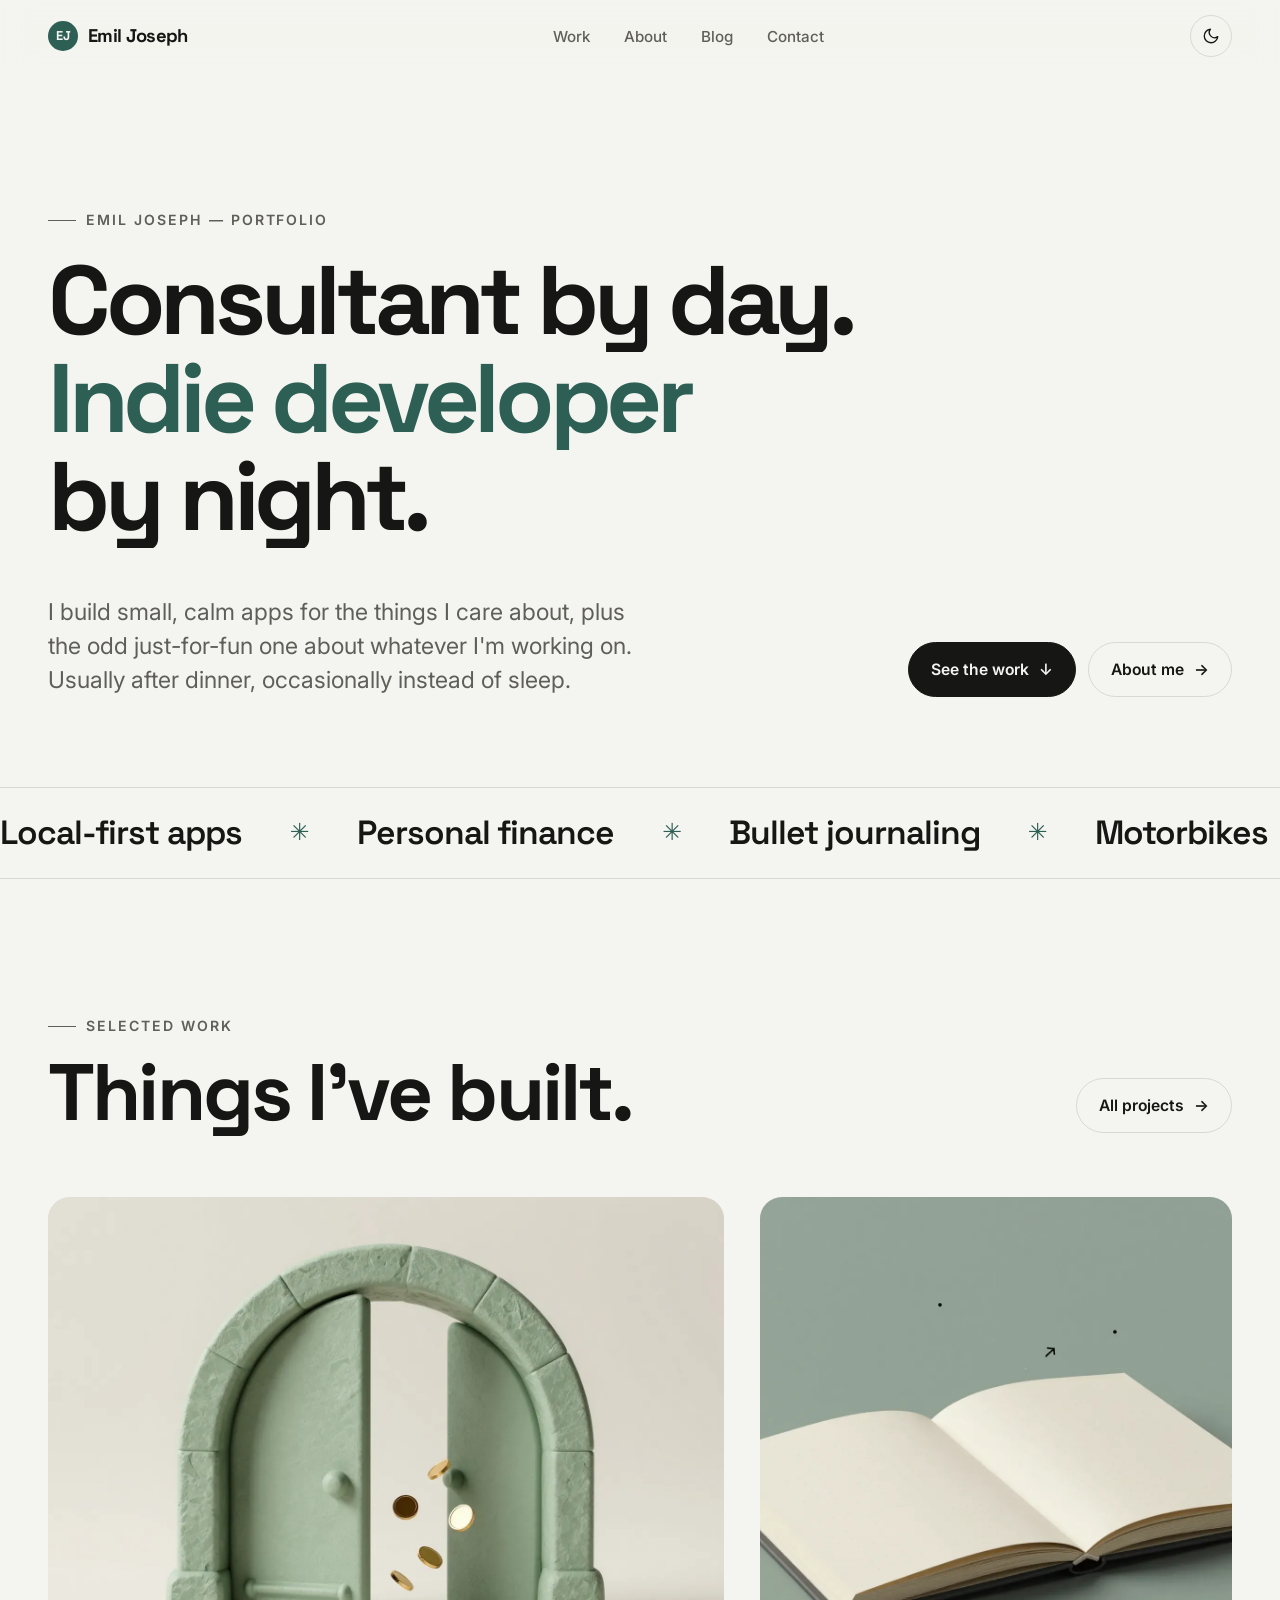
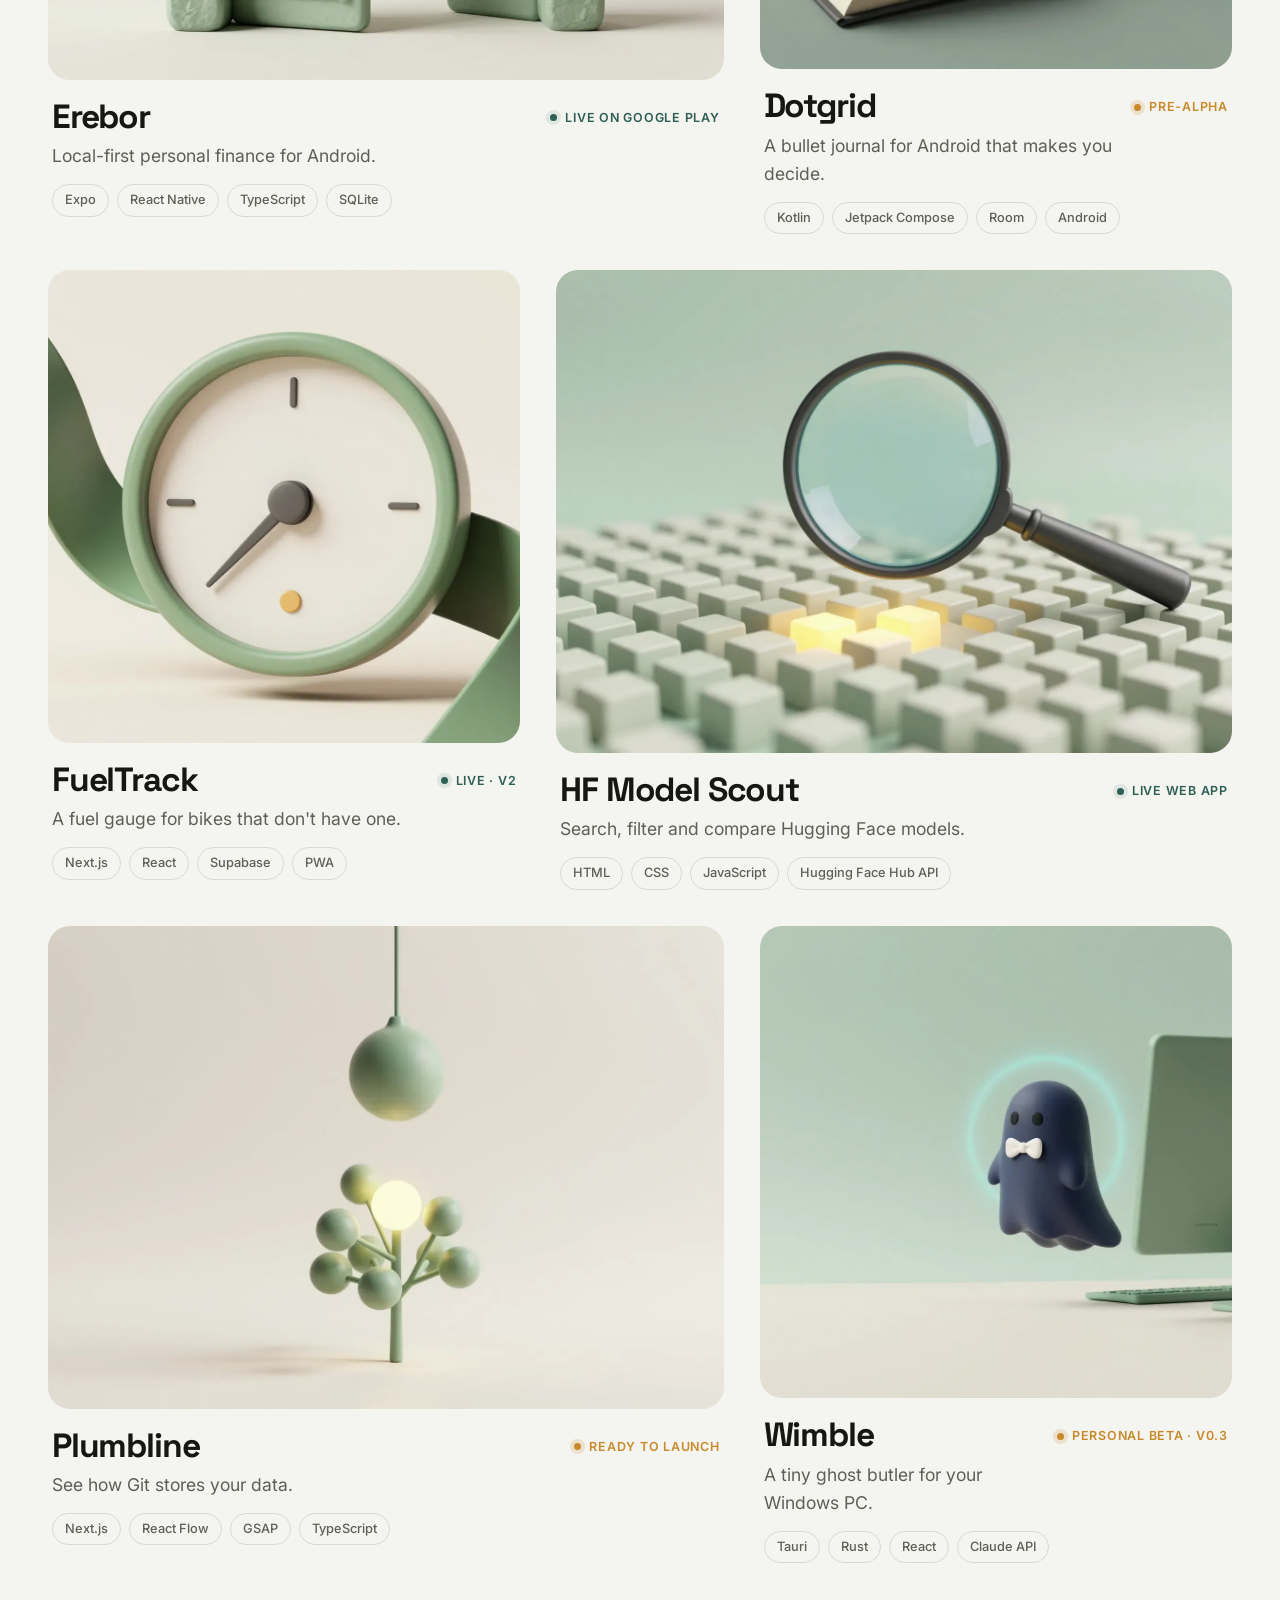
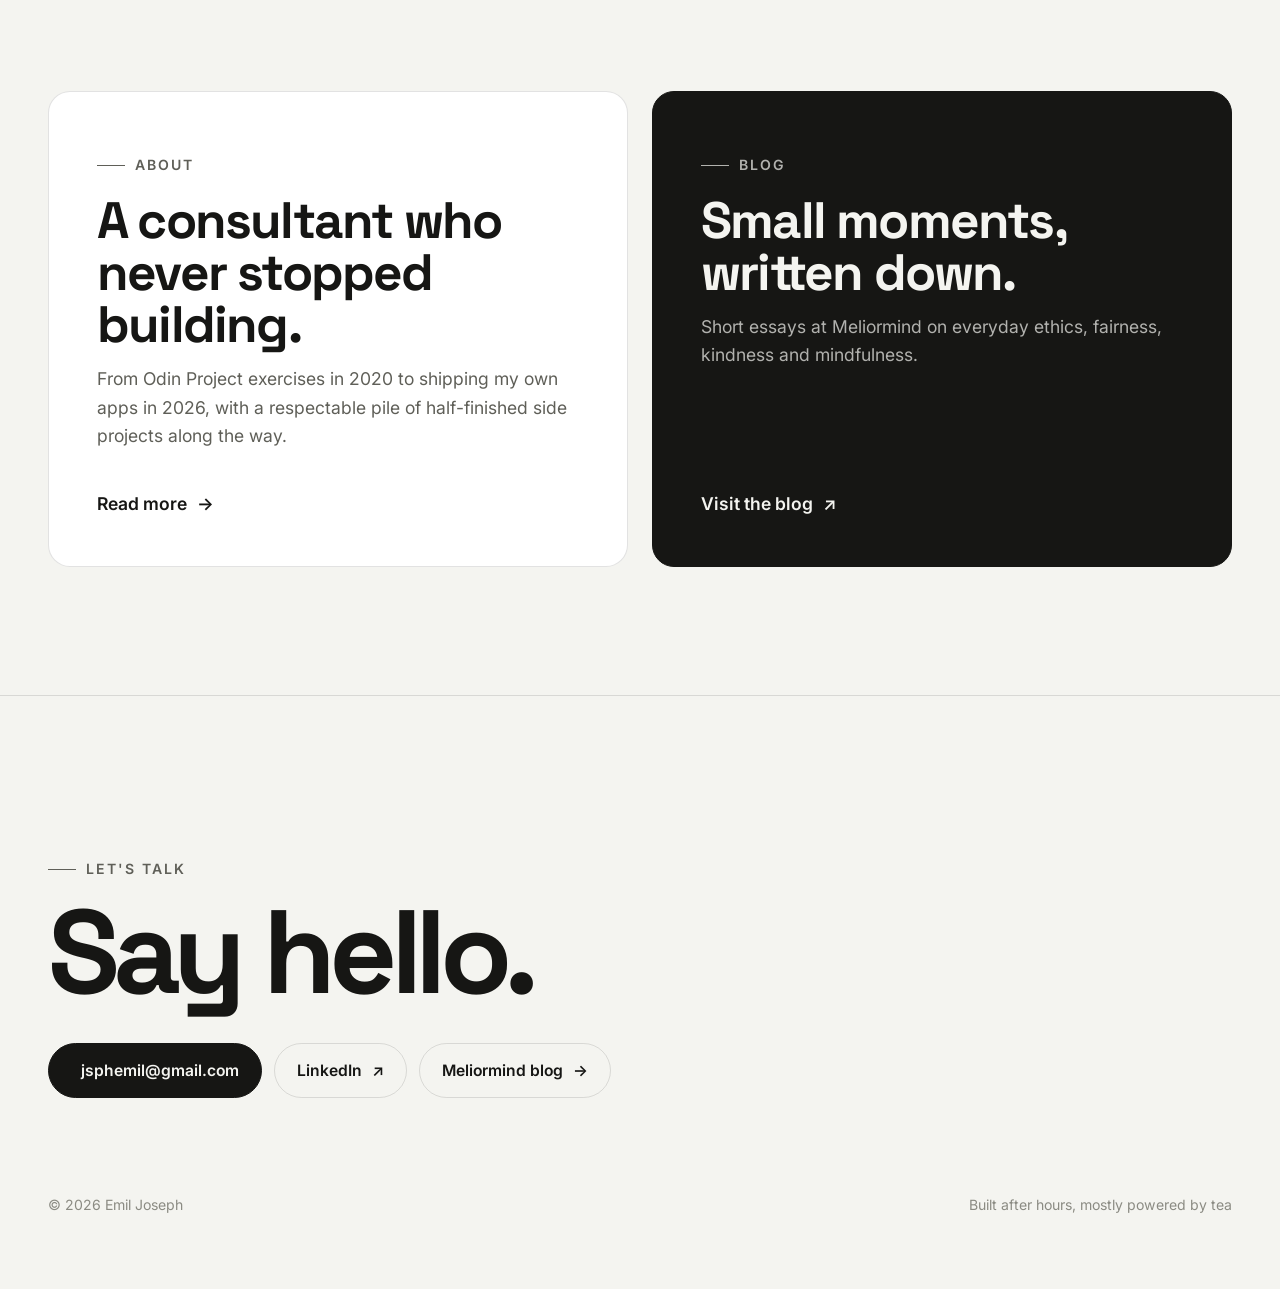
==== commit 2996074d: "Add Wimble; tidy hero after Consultant wording New project page for Wimble, a Windows desktop assist" ====
--- a/index.html
+++ b/index.html
@@ -4,14 +4,14 @@
 <meta charset="utf-8">
 <meta name="viewport" content="width=device-width, initial-scale=1">
 <title>Emil Joseph — Consultant &amp; indie developer</title>
-<meta name="description" content="Portfolio of Emil Joseph: a consultant by day and indie developer by night, building calm, local-first, every day apps.">
+<meta name="description" content="Portfolio of Emil Joseph: a consultant by day and indie developer by night, building calm, local-first, everyday apps.">
 <link rel="canonical" href="https://jsphemil.github.io/">
 <meta name="theme-color" content="#f4f4f0" media="(prefers-color-scheme: light)">
 <meta name="theme-color" content="#0f1210" media="(prefers-color-scheme: dark)">
 <meta property="og:type" content="website">
 <meta property="og:site_name" content="Emil Joseph">
 <meta property="og:title" content="Emil Joseph — Consultant &amp; indie developer">
-<meta property="og:description" content="Portfolio of Emil Joseph: a consultant by day and indie developer by night, building calm, local-first, every day apps.">
+<meta property="og:description" content="Portfolio of Emil Joseph: a consultant by day and indie developer by night, building calm, local-first, everyday apps.">
 <meta property="og:url" content="https://jsphemil.github.io/">
 <meta property="og:image" content="https://jsphemil.github.io/assets/img/og/site.jpg">
 <meta property="og:image:alt" content="Emil Joseph — portfolio">
@@ -45,7 +45,7 @@
   <p class="eyebrow" data-reveal>Emil Joseph — portfolio</p>
   <h1 data-reveal="fade"><span class="line"><span>Consultant by day.</span></span><span class="line"><span style="--d:.12s" class="accent">Indie developer</span></span><span class="line"><span style="--d:.24s">by night.</span></span></h1>
   <div class="hero-sub">
-    <p data-reveal style="--d:.3s">I build small, calm apps for the things I care about and sometimes just fun apps on things that I am working on. Usually after dinner, occasionally instead of sleep.</p>
+    <p data-reveal style="--d:.3s">I build small, calm apps for the things I care about, plus the odd just-for-fun one about whatever I&#39;m working on. Usually after dinner, occasionally instead of sleep.</p>
     <div class="hero-cta" data-reveal style="--d:.4s">
       <a class="btn" href="#work">See the work <span class="arr">↓</span></a>
       <a class="btn ghost" href="about.html">About me <span class="arr">→</span></a>
@@ -79,6 +79,10 @@
   <div class="tile-media" data-reveal="scale"><img src="assets/img/plumbline/hero.webp" alt="A sage-green plumb bob hanging above a small tree of connected spheres, one of them glowing" width="1536" height="1024" loading="lazy" decoding="async"><span class="view" aria-hidden="true">→</span></div>
   <div class="tile-meta"><div><h3>Plumbline</h3><p>See how Git stores your data.</p></div><span class="status wip">Ready to launch</span></div>
   <ul class="chips"><li class="chip">Next.js</li><li class="chip">React Flow</li><li class="chip">GSAP</li><li class="chip">TypeScript</li></ul>
+</a><a class="tile" href="projects/wimble.html" data-reveal style="--d:0.12s">
+  <div class="tile-media" data-reveal="scale"><img src="assets/img/wimble/hero.webp" alt="A small matte indigo ghost with a white bow tie floating beside a sage-green desktop monitor, inside a faint cyan glow ring" width="1536" height="1024" loading="lazy" decoding="async"><span class="view" aria-hidden="true">→</span></div>
+  <div class="tile-meta"><div><h3>Wimble</h3><p>A tiny ghost butler for your Windows PC.</p></div><span class="status wip">Personal beta · v0.3</span></div>
+  <ul class="chips"><li class="chip">Tauri</li><li class="chip">Rust</li><li class="chip">React</li><li class="chip">Claude API</li></ul>
 </a>
   </div>
 </section>
--- a/assets/css/site.css
+++ b/assets/css/site.css
@@ -148,9 +148,9 @@
 
 /* ---------- hero ---------- */
 .hero{padding:clamp(56px,10vw,140px) 0 clamp(48px,7vw,96px)}
-.hero h1{font-size:var(--step-5);font-weight:700;letter-spacing:-.055em;line-height:.95;max-width:12ch;margin-top:22px}
+.hero h1{font-size:clamp(3rem,1.6rem + 5.6vw,6.5rem);font-weight:700;letter-spacing:-.055em;line-height:.95;margin-top:22px}
 .hero h1 .line{display:block;overflow:hidden;padding-bottom:.06em}
-.hero h1 .line>span{display:inline-block}
+.hero h1 .line>span{display:inline-block;text-wrap:balance}
 .hero-sub{display:grid;gap:28px;margin-top:clamp(28px,4vw,48px);align-items:end}
 .hero-sub p{font-size:var(--step-1);color:var(--muted);max-width:42ch;line-height:1.45}
 .hero-cta{display:flex;flex-wrap:wrap;gap:12px}
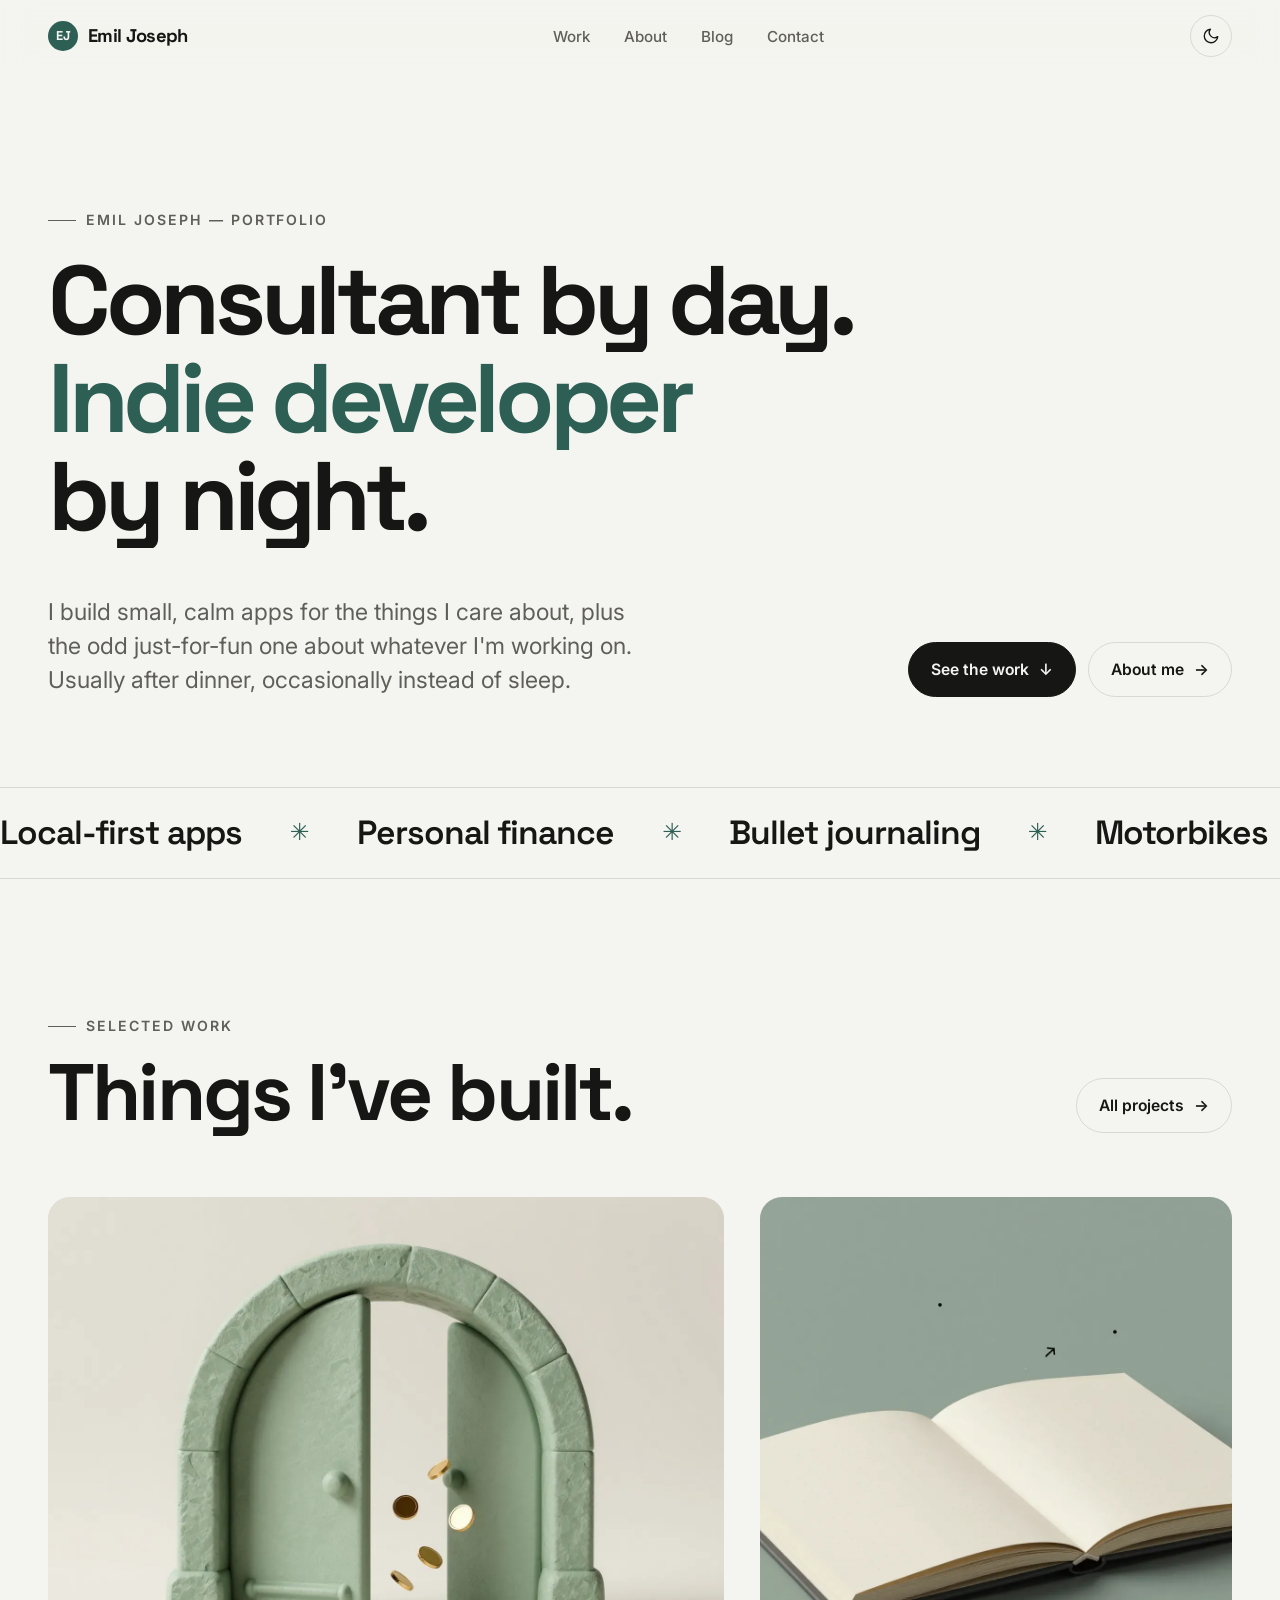
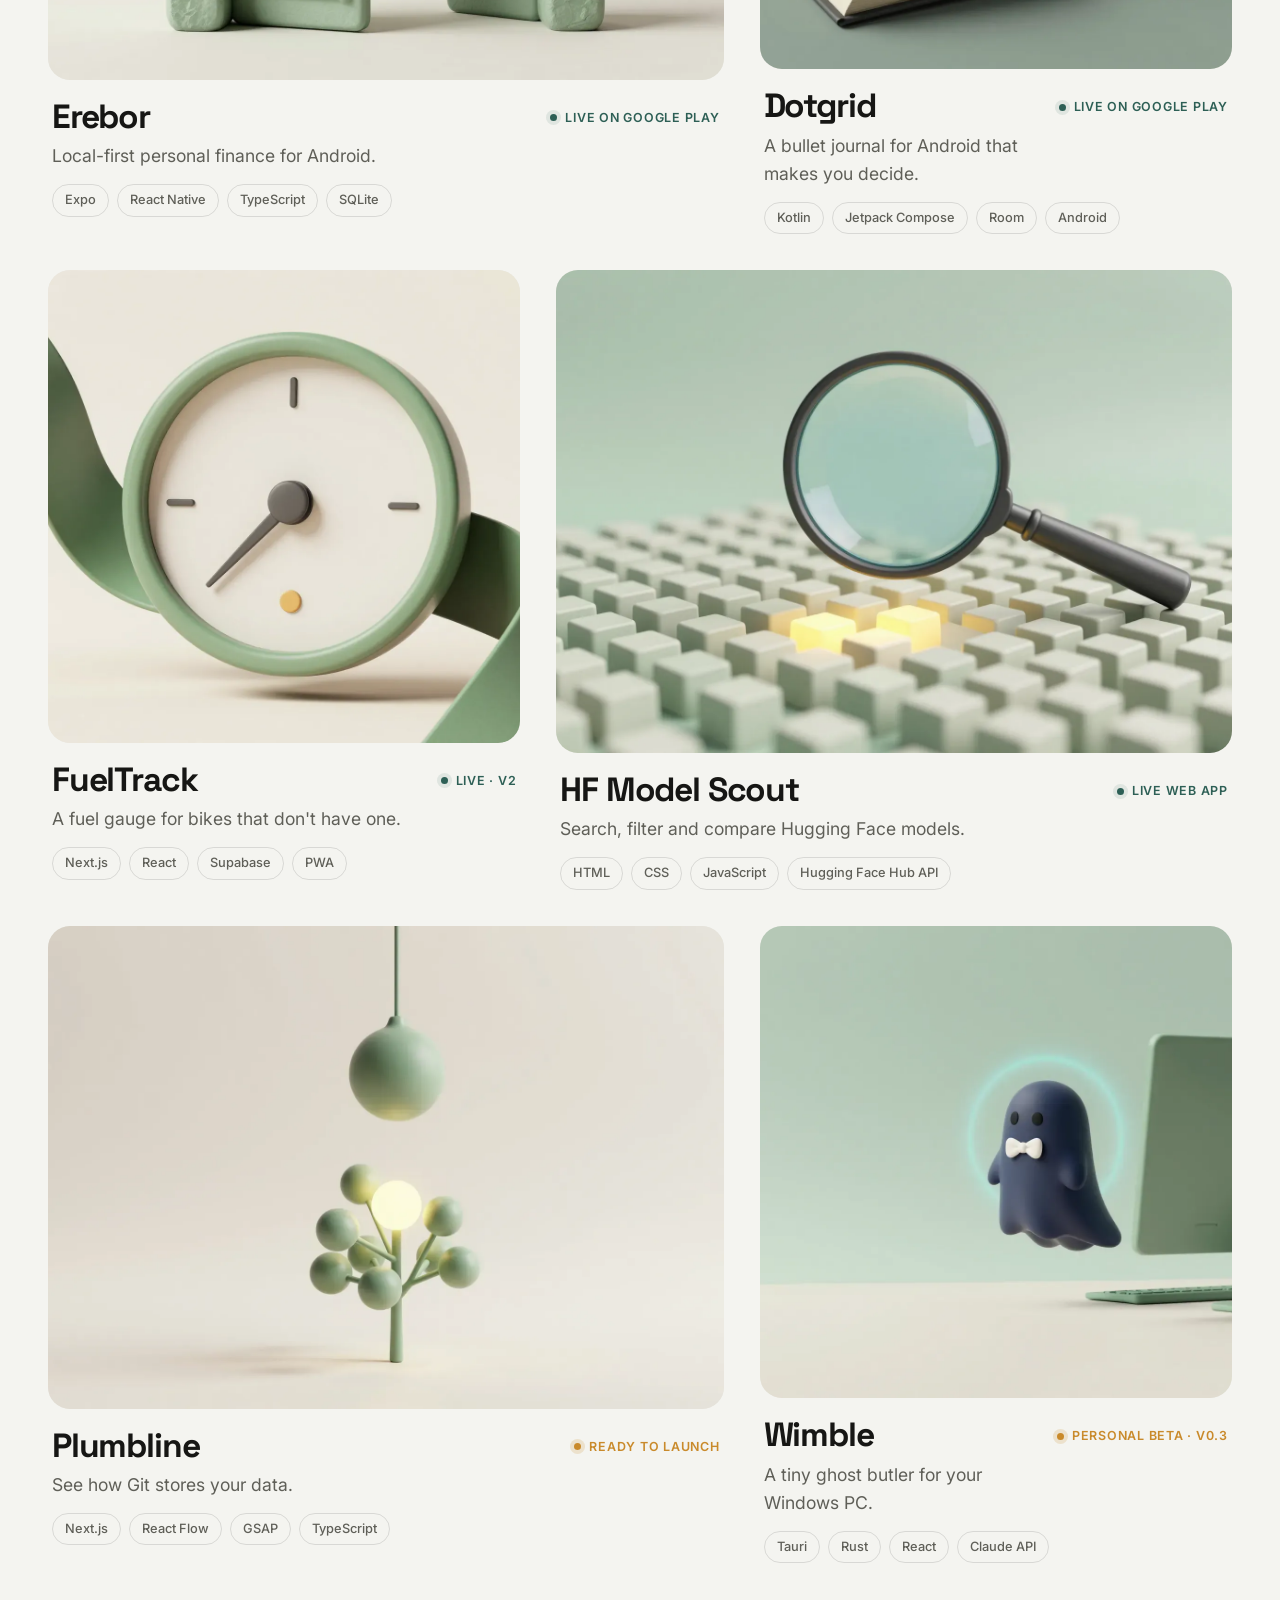
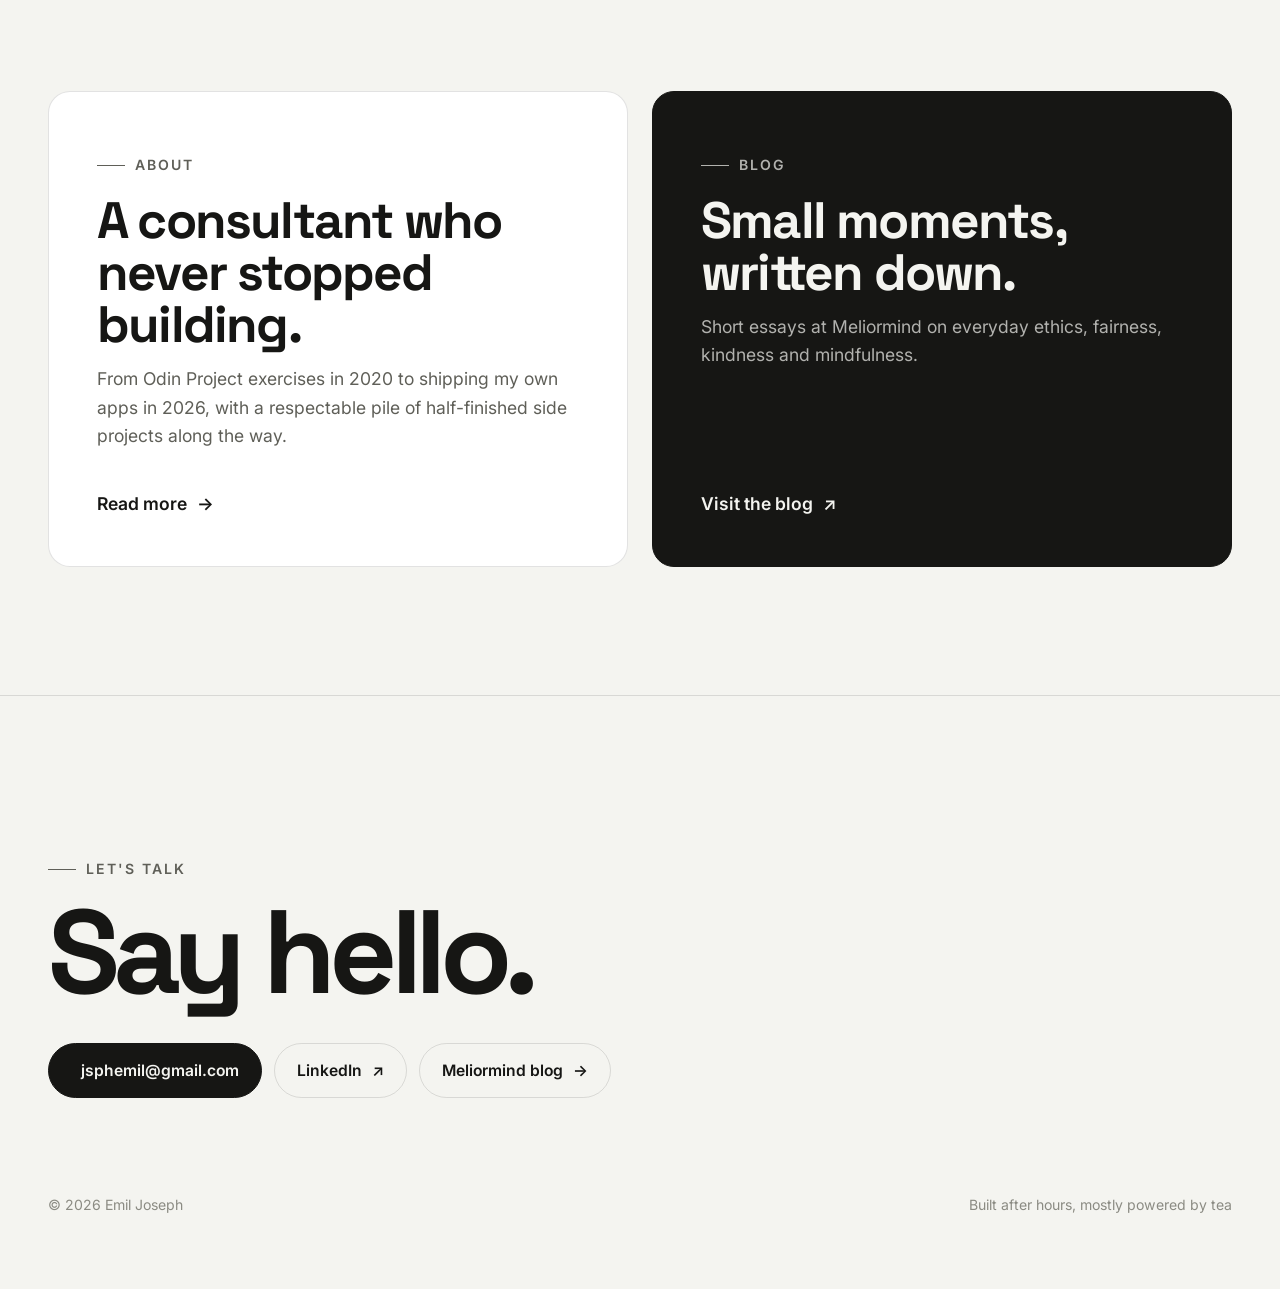
==== commit fdf8a53d: "Bring Dotgrid, FuelTrack and Erebor up to date Dotgrid 2.3.1 is in Production on Google Play: Play b" ====
--- a/index.html
+++ b/index.html
@@ -65,7 +65,7 @@
   <ul class="chips"><li class="chip">Expo</li><li class="chip">React Native</li><li class="chip">TypeScript</li><li class="chip">SQLite</li></ul>
 </a><a class="tile" href="projects/dotgrid.html" data-reveal style="--d:0.12s">
   <div class="tile-media" data-reveal="scale"><img src="assets/img/dotgrid/hero.webp" alt="An open cream notebook on a sage background with a dot and an arrow floating above the page" width="1536" height="1024" decoding="async"><span class="view" aria-hidden="true">→</span></div>
-  <div class="tile-meta"><div><h3>Dotgrid</h3><p>A bullet journal for Android that makes you decide.</p></div><span class="status wip">Pre-alpha</span></div>
+  <div class="tile-meta"><div><h3>Dotgrid</h3><p>A bullet journal for Android that makes you decide.</p></div><span class="status">Live on Google Play</span></div>
   <ul class="chips"><li class="chip">Kotlin</li><li class="chip">Jetpack Compose</li><li class="chip">Room</li><li class="chip">Android</li></ul>
 </a><a class="tile" href="projects/fueltrack.html" data-reveal style="--d:0.00s">
   <div class="tile-media" data-reveal="scale"><img src="assets/img/fueltrack/hero.webp" alt="A minimal round gauge with a single needle and an amber dot, wrapped by a sage-green road ribbon" width="1536" height="1024" loading="lazy" decoding="async"><span class="view" aria-hidden="true">→</span></div>
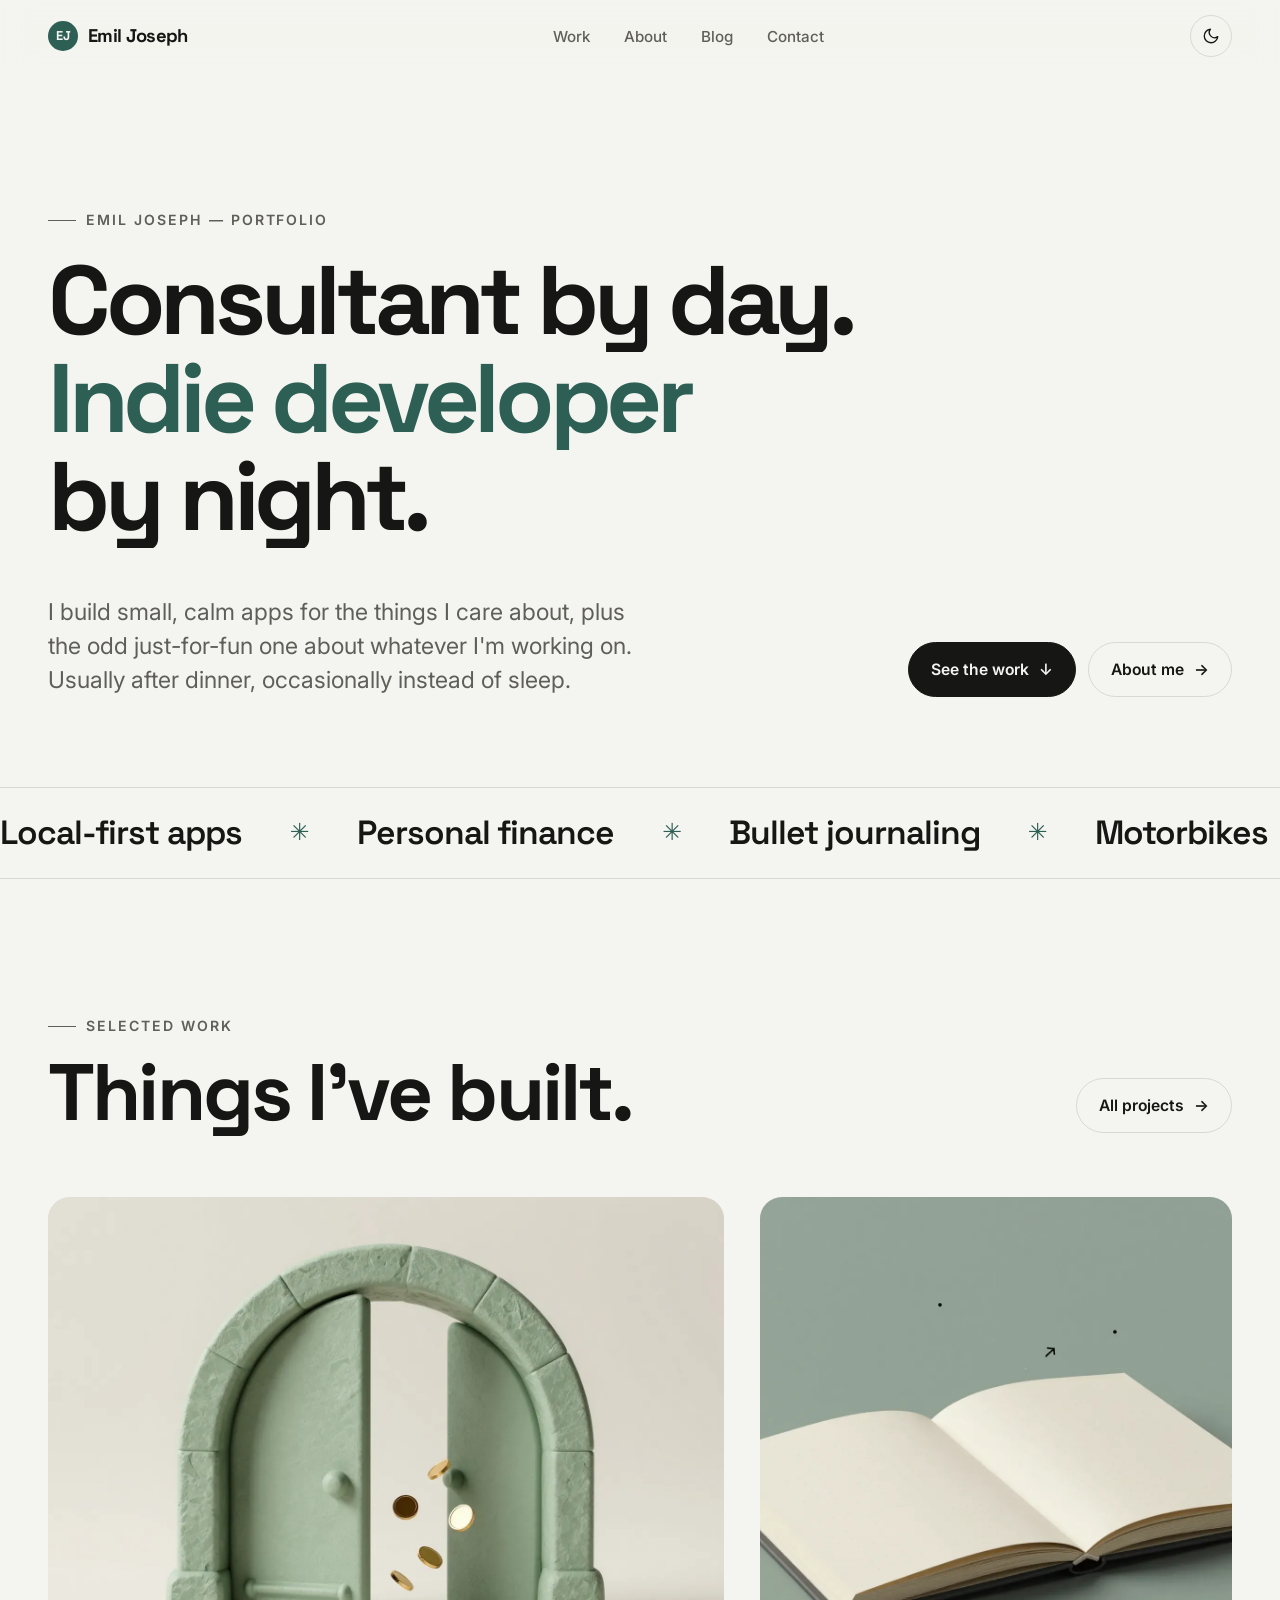
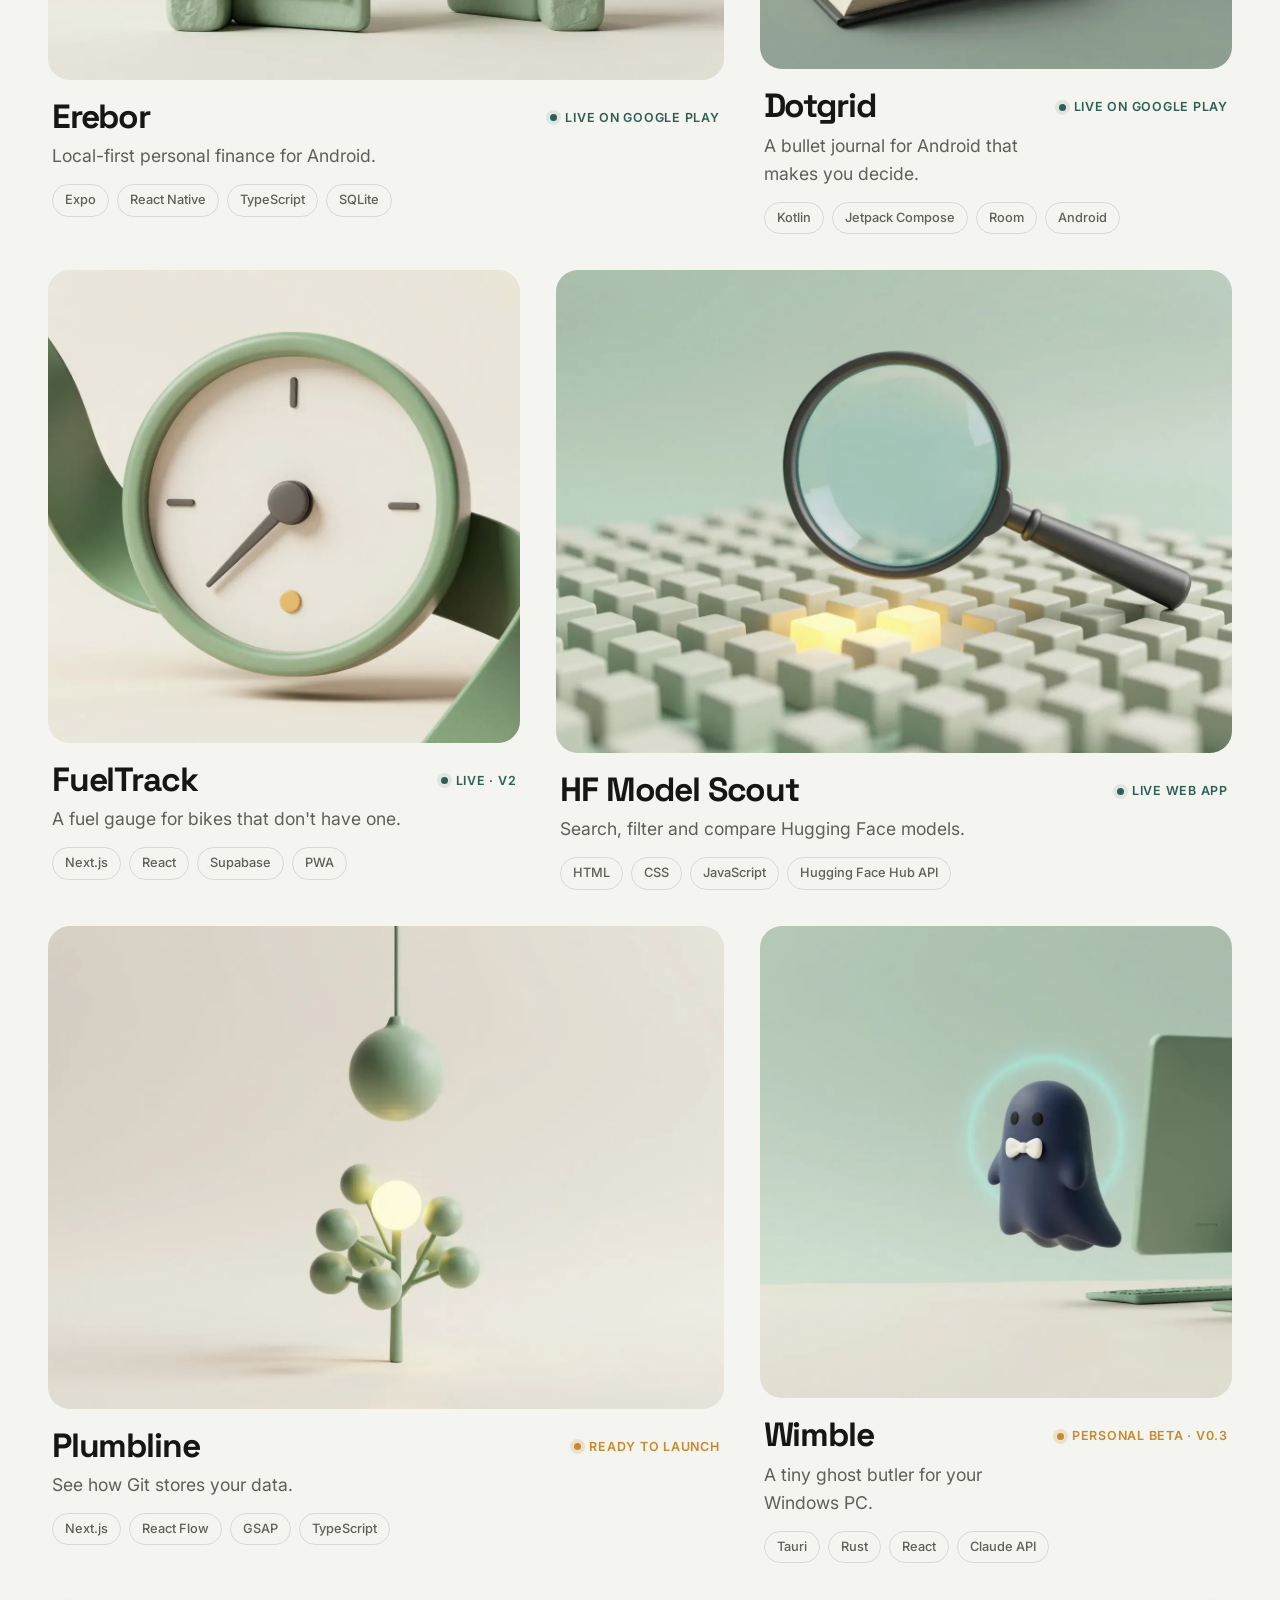
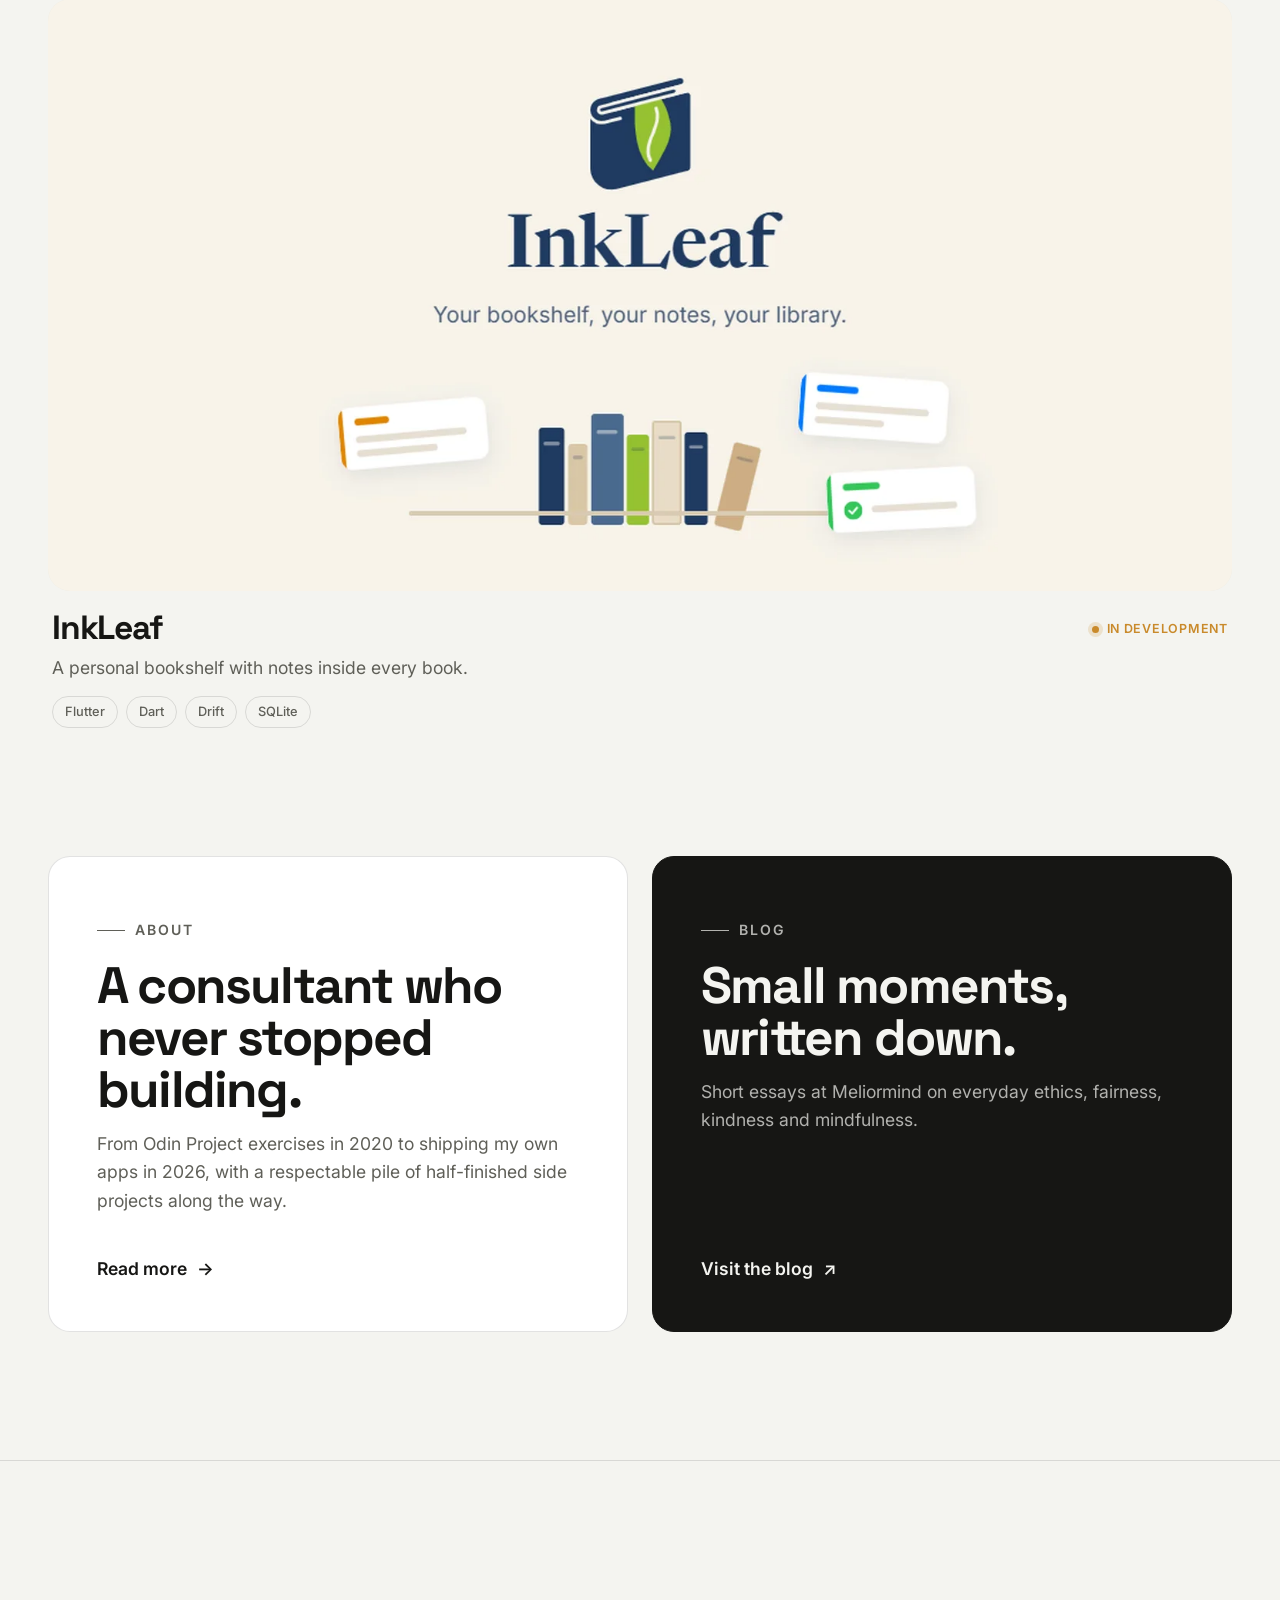
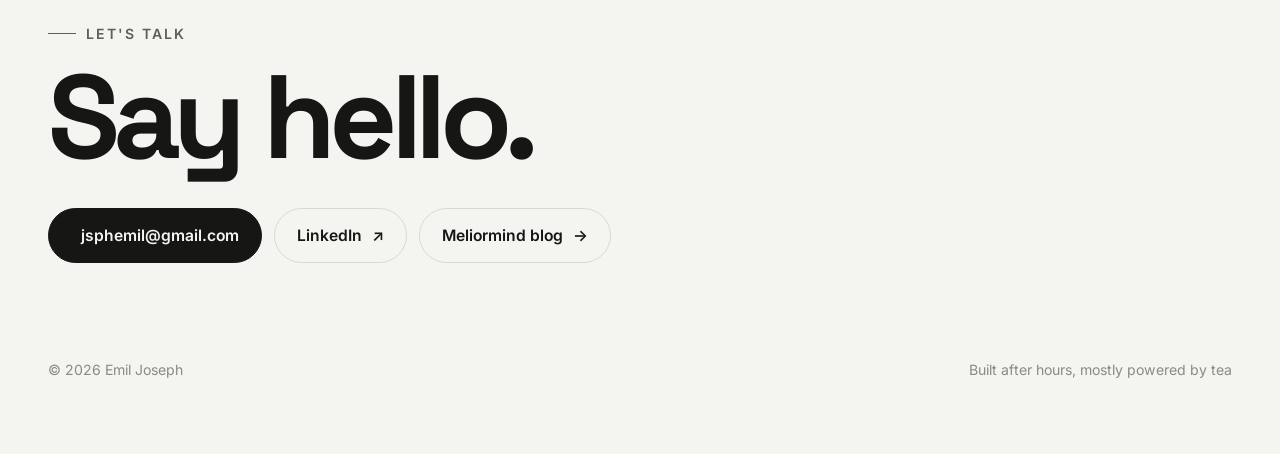
==== commit 6e4a77e1: "Add InkLeaf project page and tiles Co-Authored-By: Claude Opus 5.5 <noreply@anthropic.com> Claude-Se" ====
--- a/index.html
+++ b/index.html
@@ -83,6 +83,10 @@
   <div class="tile-media" data-reveal="scale"><img src="assets/img/wimble/hero.webp" alt="A small matte indigo ghost with a white bow tie floating beside a sage-green desktop monitor, inside a faint cyan glow ring" width="1536" height="1024" loading="lazy" decoding="async"><span class="view" aria-hidden="true">→</span></div>
   <div class="tile-meta"><div><h3>Wimble</h3><p>A tiny ghost butler for your Windows PC.</p></div><span class="status wip">Personal beta · v0.3</span></div>
   <ul class="chips"><li class="chip">Tauri</li><li class="chip">Rust</li><li class="chip">React</li><li class="chip">Claude API</li></ul>
+</a><a class="tile" href="projects/inkleaf.html" data-reveal style="--d:0.00s">
+  <div class="tile-media" data-reveal="scale"><img src="assets/img/inkleaf/hero.webp" alt="InkLeaf's book-and-leaf logo above a small shelf of books, with quote, thought and action note cards floating beside it" width="1536" height="1024" loading="lazy" decoding="async"><span class="view" aria-hidden="true">→</span></div>
+  <div class="tile-meta"><div><h3>InkLeaf</h3><p>A personal bookshelf with notes inside every book.</p></div><span class="status wip">In development</span></div>
+  <ul class="chips"><li class="chip">Flutter</li><li class="chip">Dart</li><li class="chip">Drift</li><li class="chip">SQLite</li></ul>
 </a>
   </div>
 </section>
--- a/assets/css/site.css
+++ b/assets/css/site.css
@@ -179,9 +179,12 @@
 }
 .tile{display:block;text-decoration:none;color:inherit}
 @media (min-width:860px){
-  .work-grid>.tile:last-child:nth-child(4n+1){grid-column:1/-1}
-  .work-grid>.tile:last-child:nth-child(4n+1) .tile-media{aspect-ratio:2/1}
-  .work-grid>.tile:last-child:nth-child(4n+1) .tile-media img{object-position:50% 45%}
+  .work-grid>.tile:last-child:nth-child(4n+1),
+  .work-grid>.tile:last-child:nth-child(4n+3){grid-column:1/-1}
+  .work-grid>.tile:last-child:nth-child(4n+1) .tile-media,
+  .work-grid>.tile:last-child:nth-child(4n+3) .tile-media{aspect-ratio:2/1}
+  .work-grid>.tile:last-child:nth-child(4n+1) .tile-media img,
+  .work-grid>.tile:last-child:nth-child(4n+3) .tile-media img{object-position:50% 45%}
 }
 .tile-media{
   position:relative;overflow:hidden;border-radius:var(--radius);background:var(--bg-2);
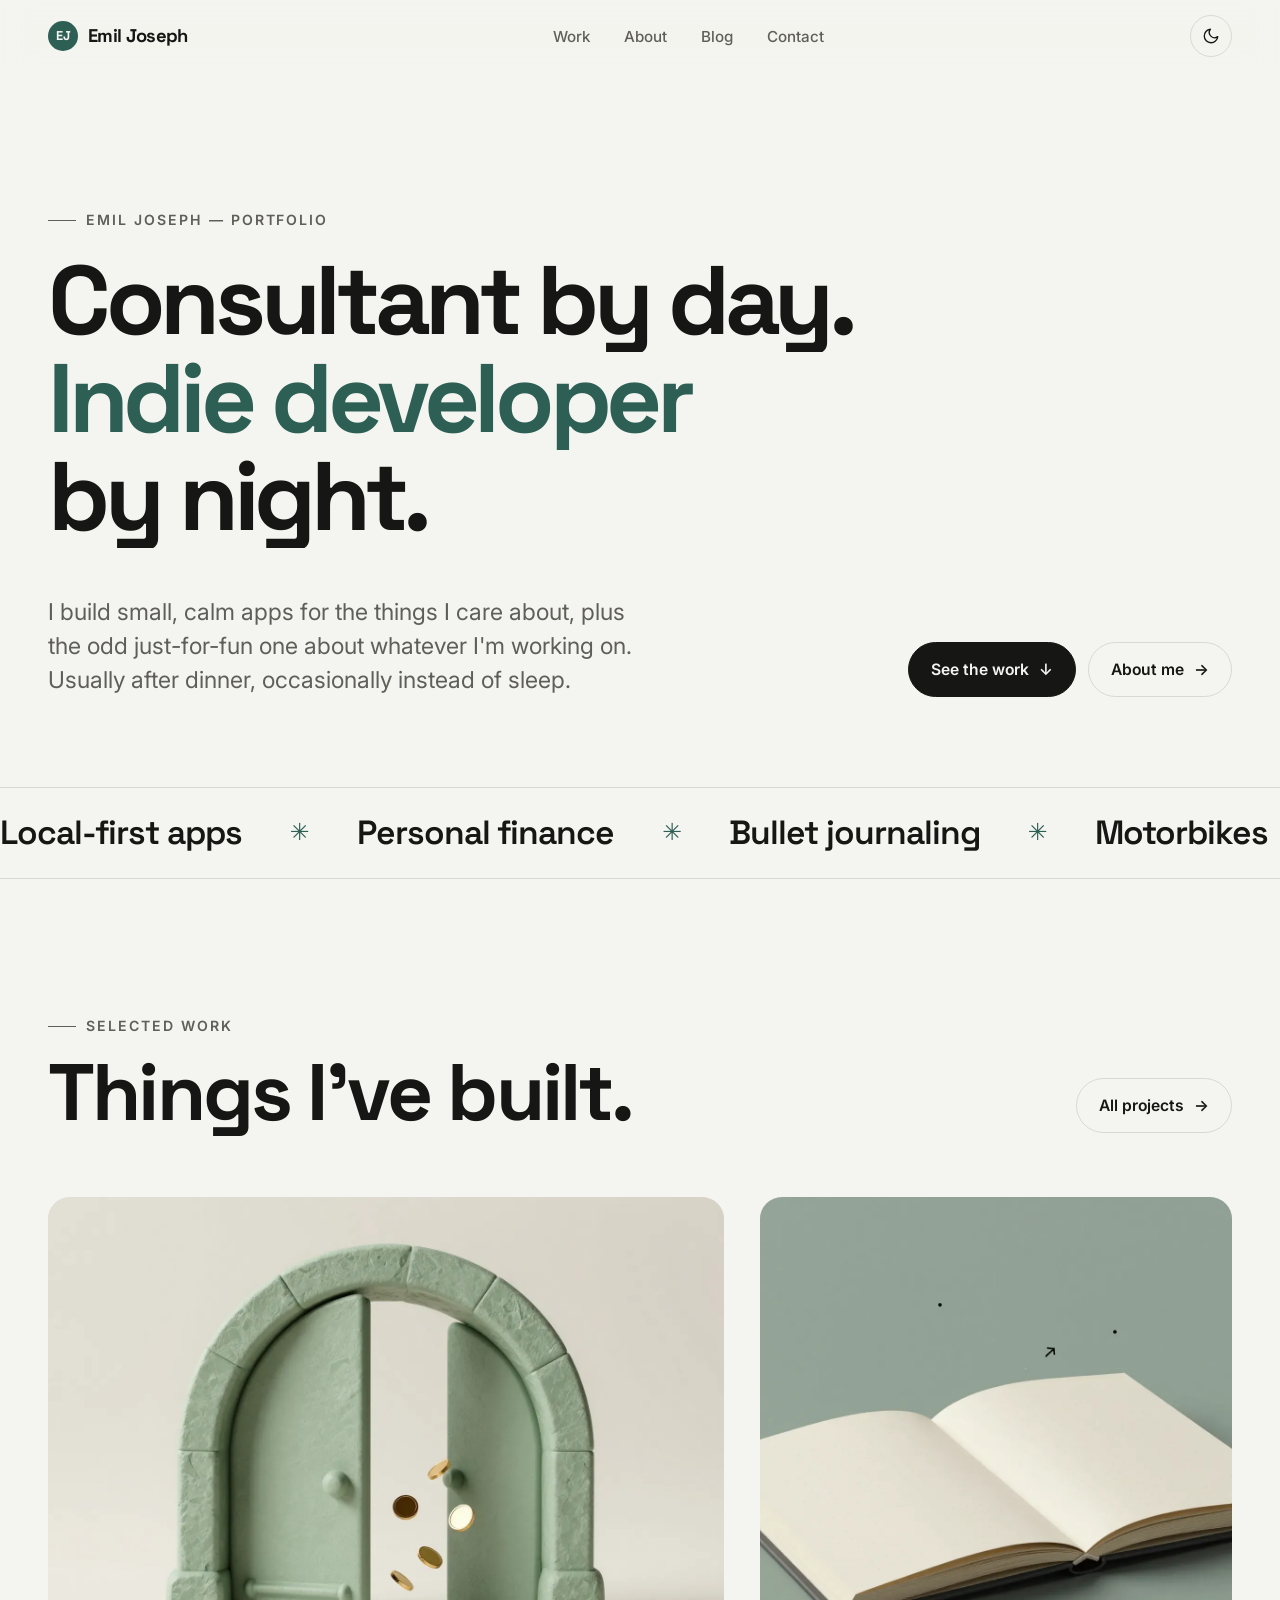
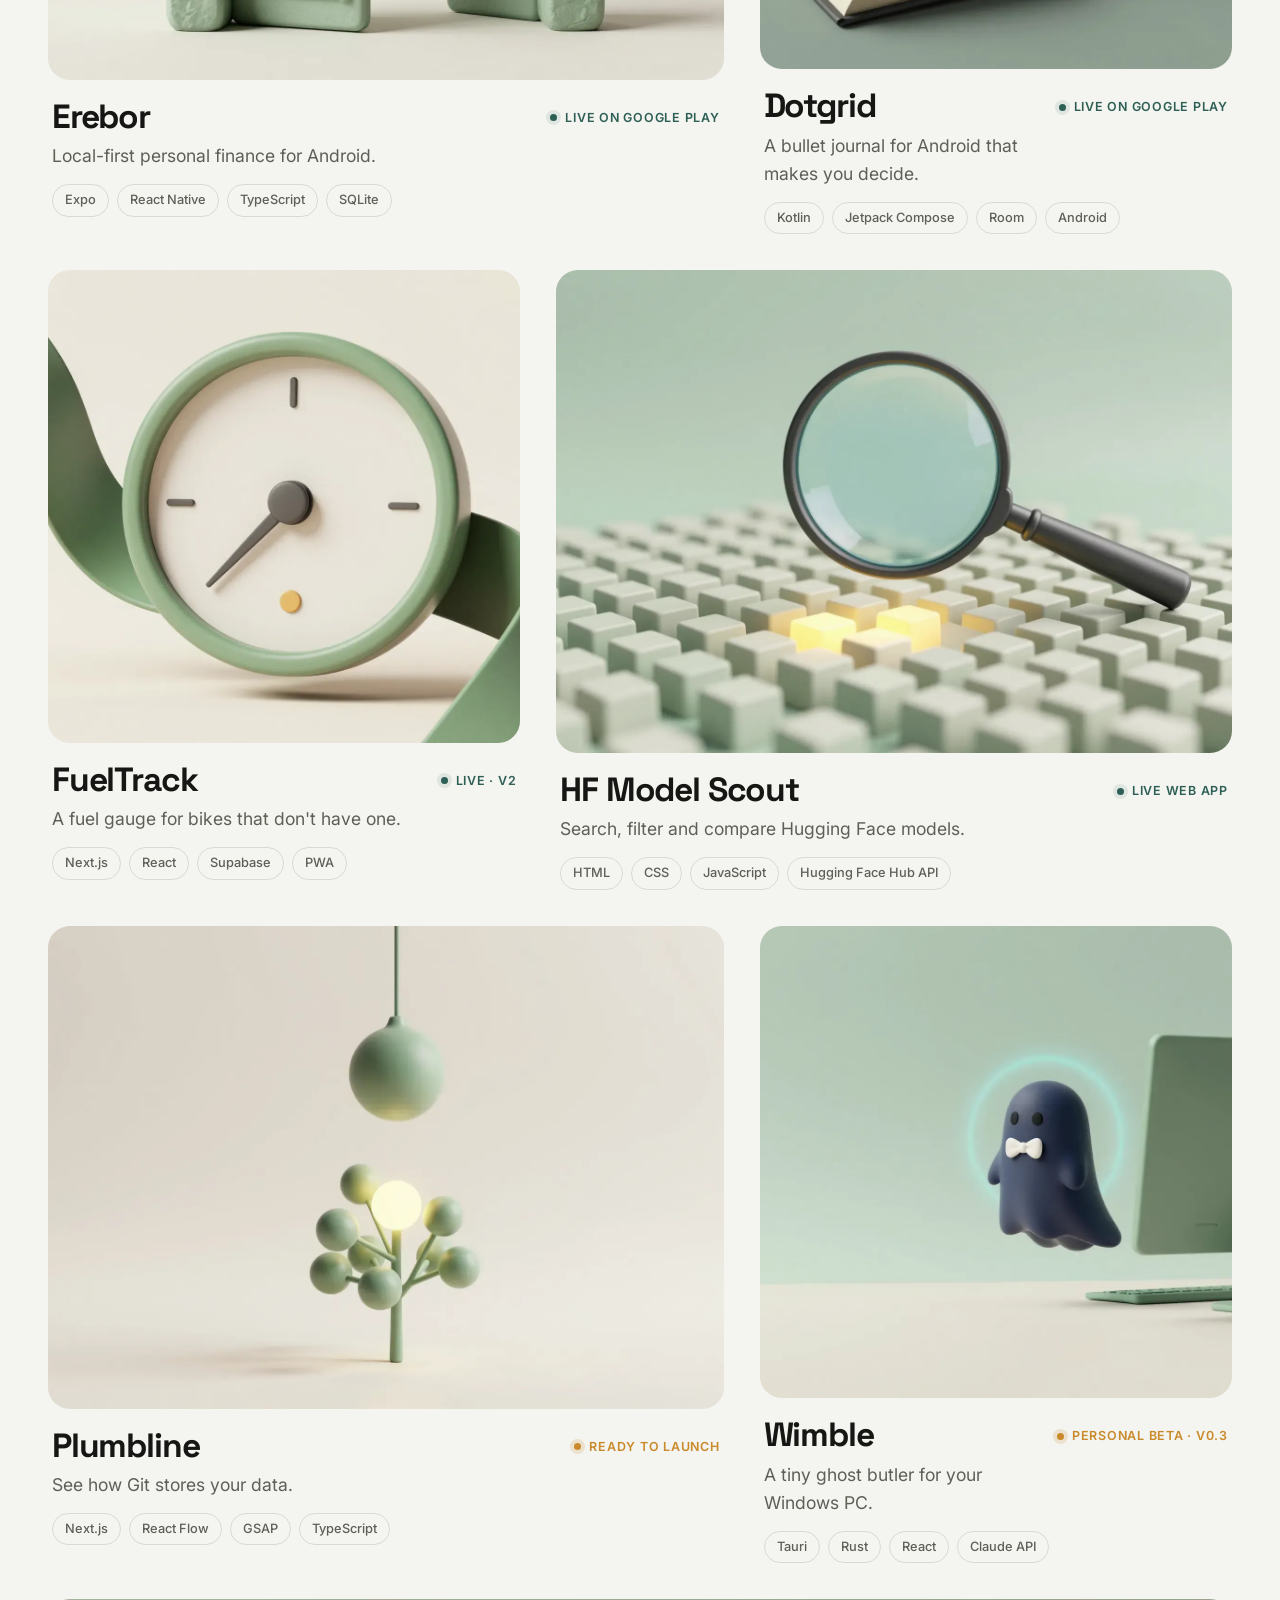
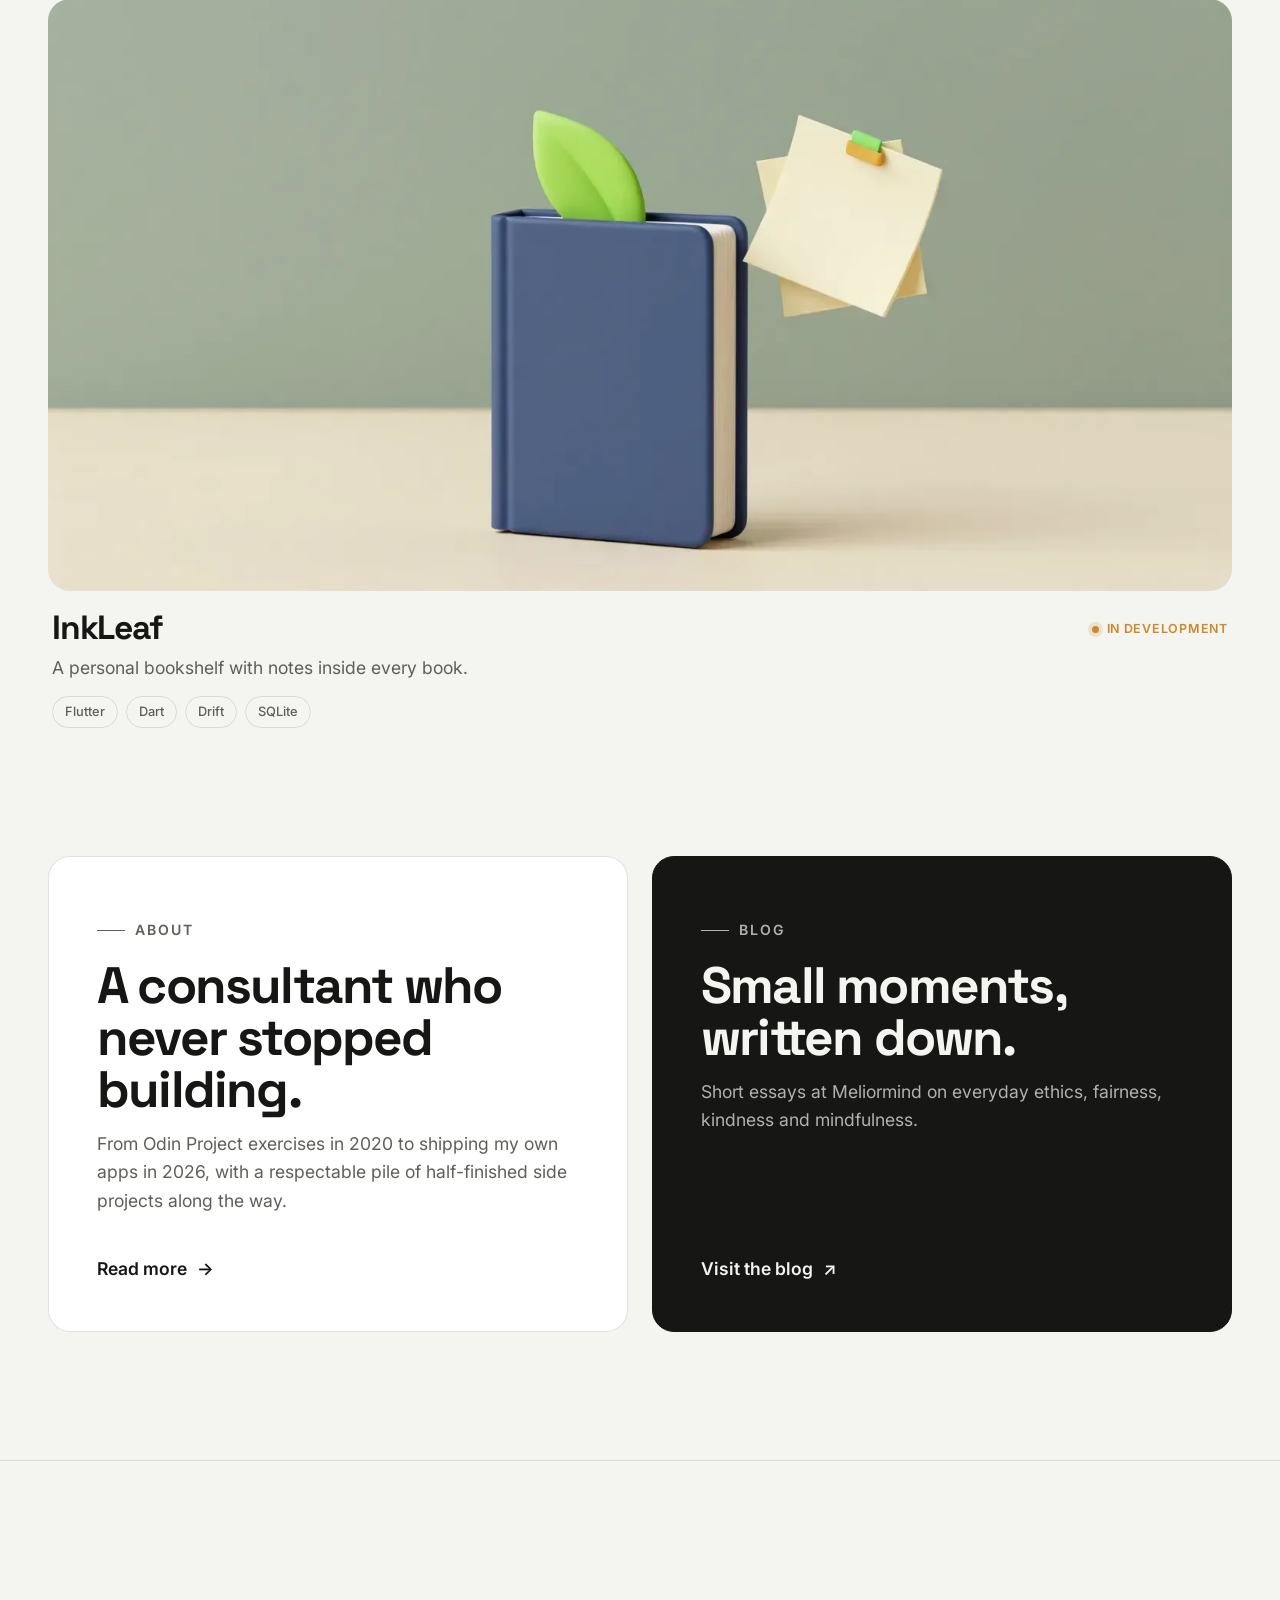
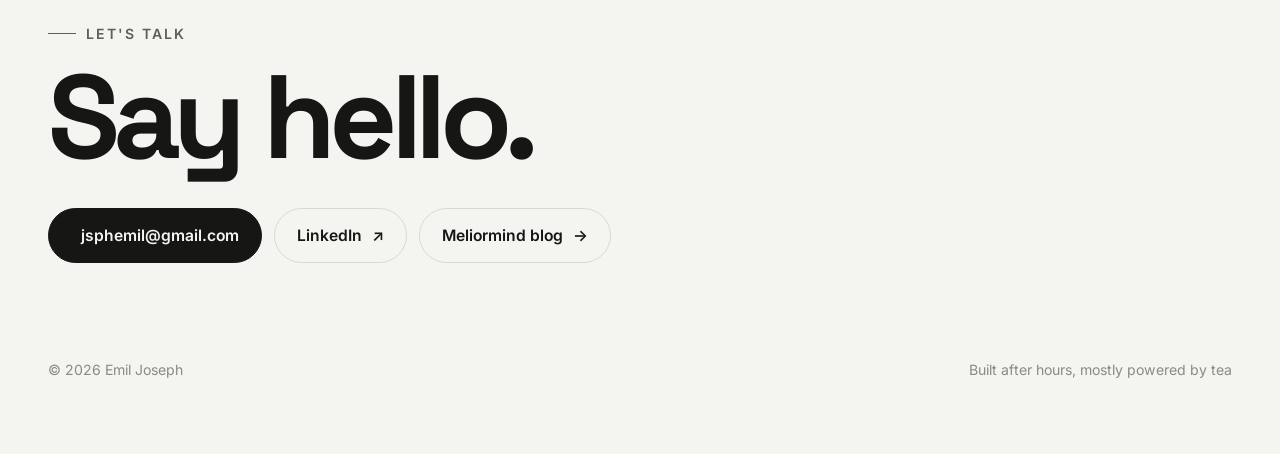
==== commit 49dbe86a: "InkLeaf: 3D hero image to match other projects Co-Authored-By: Claude Opus 5.5 <noreply@anthropic.co" ====
--- a/index.html
+++ b/index.html
@@ -84,7 +84,7 @@
   <div class="tile-meta"><div><h3>Wimble</h3><p>A tiny ghost butler for your Windows PC.</p></div><span class="status wip">Personal beta · v0.3</span></div>
   <ul class="chips"><li class="chip">Tauri</li><li class="chip">Rust</li><li class="chip">React</li><li class="chip">Claude API</li></ul>
 </a><a class="tile" href="projects/inkleaf.html" data-reveal style="--d:0.00s">
-  <div class="tile-media" data-reveal="scale"><img src="assets/img/inkleaf/hero.webp" alt="InkLeaf's book-and-leaf logo above a small shelf of books, with quote, thought and action note cards floating beside it" width="1536" height="1024" loading="lazy" decoding="async"><span class="view" aria-hidden="true">→</span></div>
+  <div class="tile-media" data-reveal="scale"><img src="assets/img/inkleaf/hero.webp" alt="A matte navy hardcover book standing on a cream table with a lime-green leaf tucked in as a bookmark, two note cards floating beside it" width="1536" height="1024" loading="lazy" decoding="async"><span class="view" aria-hidden="true">→</span></div>
   <div class="tile-meta"><div><h3>InkLeaf</h3><p>A personal bookshelf with notes inside every book.</p></div><span class="status wip">In development</span></div>
   <ul class="chips"><li class="chip">Flutter</li><li class="chip">Dart</li><li class="chip">Drift</li><li class="chip">SQLite</li></ul>
 </a>
